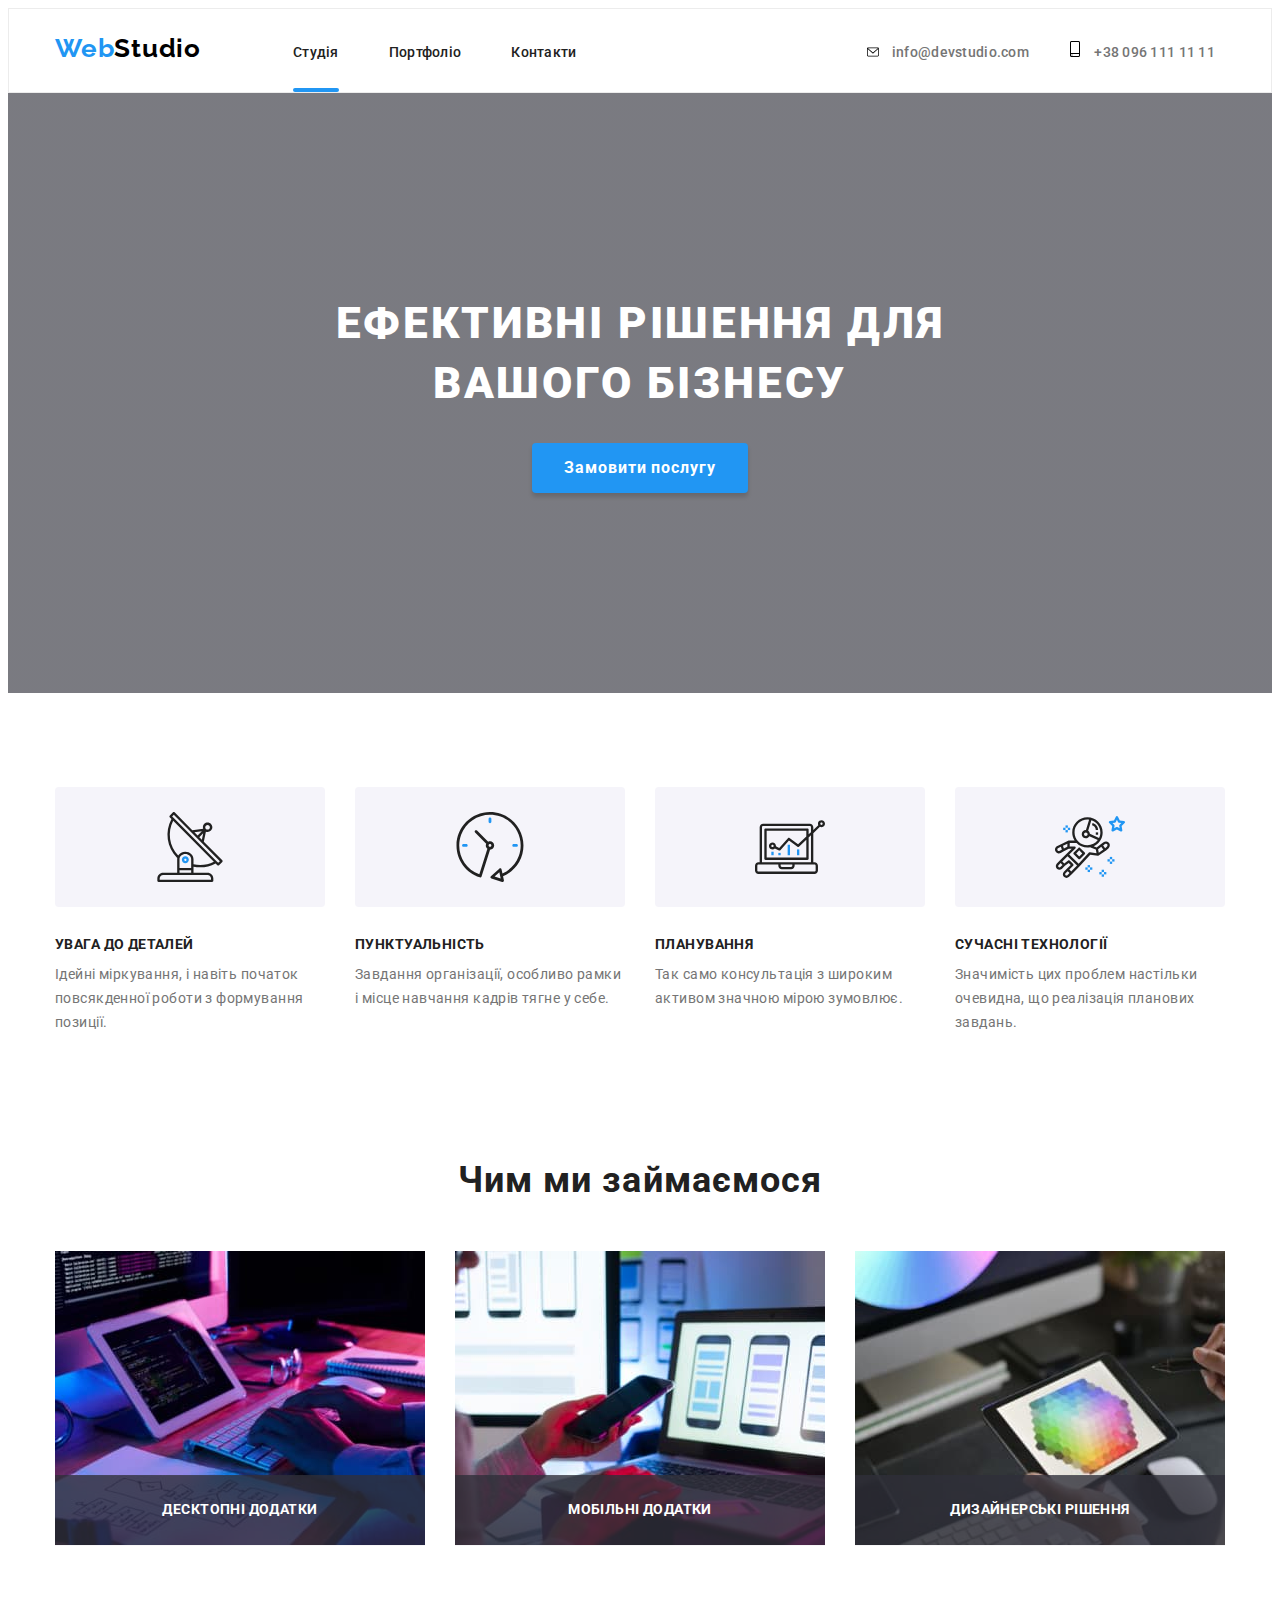
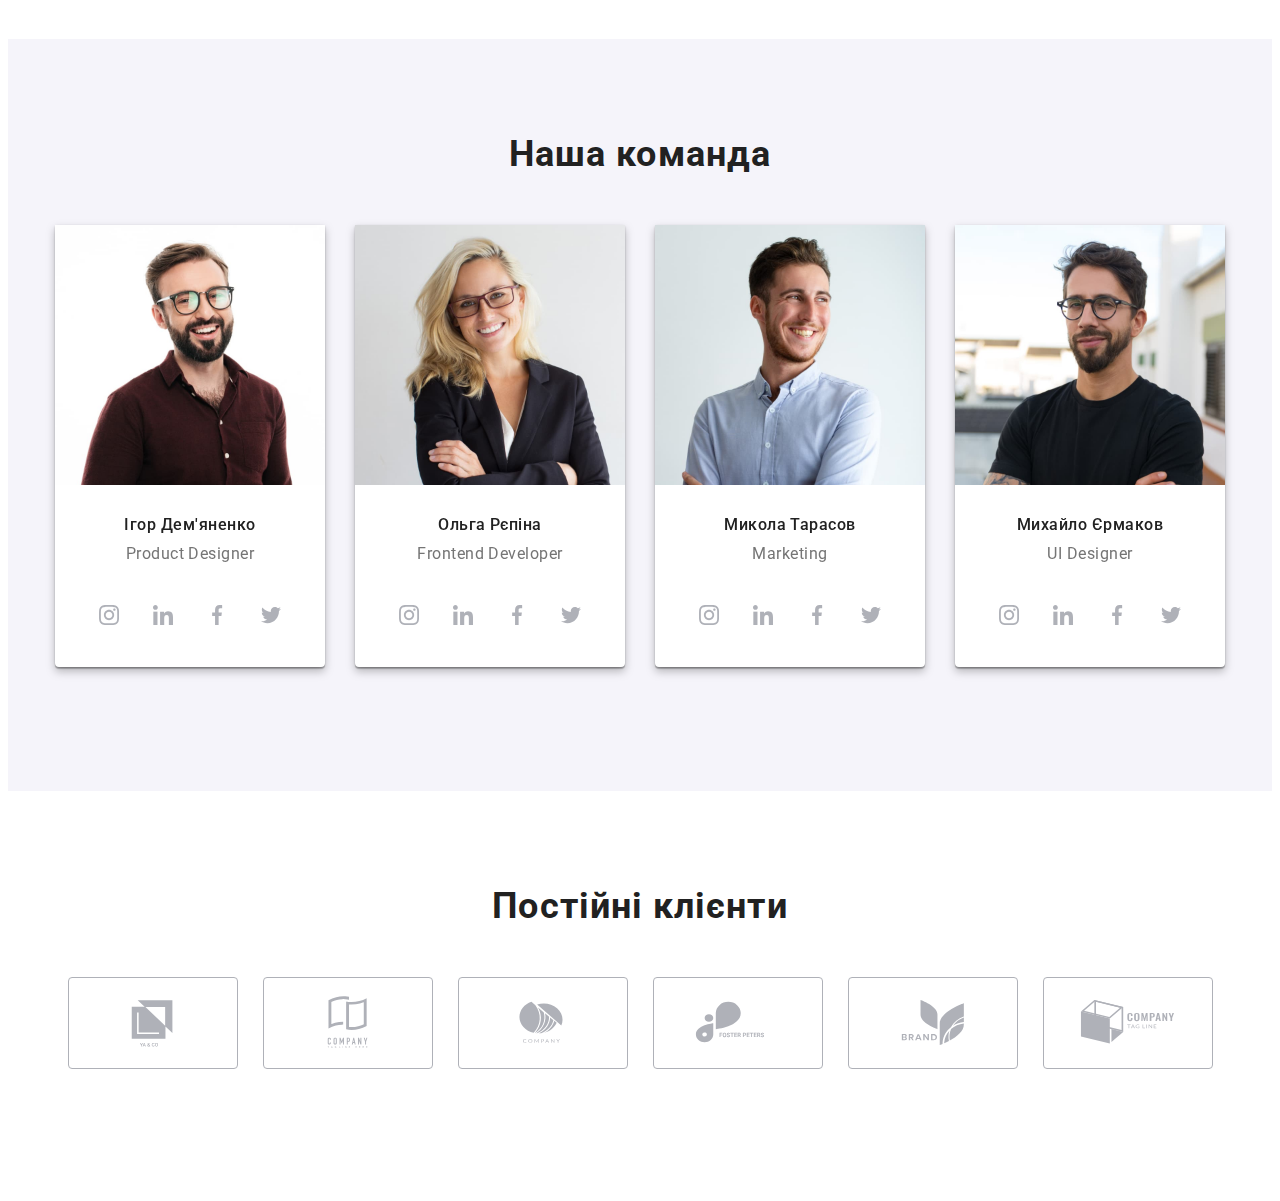
==== index.html @ 63818029 "add header menu" ====
<!DOCTYPE html>
<html lang="uk">

<head>
    <meta charset="UTF-8">
    <meta http-equiv="X-UA-Compatible" content="IE=edge">
    <meta name="viewport" content="width=device-width, initial-scale=1.0">
    <link rel="preconnect" href="https://fonts.googleapis.com">
    <link rel="preconnect" href="https://fonts.gstatic.com" crossorigin>
    <link
        href="https://fonts.googleapis.com/css2?family=Raleway:wght@700&family=Roboto:wght@400;500;700;900&display=swap"
        rel="stylesheet">
    <link rel="stylesheet" href="https://cdnjs.cloudflare.com/ajax/libs/modern-normalize/1.1.0/modern-normalize.min.css"
        integrity="sha512-wpPYUAdjBVSE4KJnH1VR1HeZfpl1ub8YT/NKx4PuQ5NmX2tKuGu6U/JRp5y+Y8XG2tV+wKQpNHVUX03MfMFn9Q=="
        crossorigin="anonymous" referrerpolicy="no-referrer" />
    <title>Домашне завдання 07</title>
    <!-- <link rel="stylesheet" href="./css/style.css"> -->
    <link rel="stylesheet" href="./css/main.css">
</head>

<body>
    <!--Верхня лінія-->
    <header class="header">
        <div class="container">
            <a href="" target="_blank" rel="noopener noreferrer nofollow" class="header__logo logo link">Web<span
                    class="logo--black">Studio</span></a>
            <button type="button" class="menu-open">M</button>
            <nav>
                <ul class="header__nav list">
                    <li><a href="./index.html" rel="noopener noreferrer nofollow"
                            class="header__link link current">Студія</a></li>
                    <li><a href="./portfolio.html" rel="noopener noreferrer nofollow"
                            class="header__link link">Портфоліо</a>
                    </li>
                    <li><a href="" rel="noopener noreferrer nofollow" class="header__link link">Контакти</a>
                    </li>
                </ul>
            </nav>
            <ul class="header__auth-nav auth-nav list">
                <li class="auth-nav__items">
                    <a href="mailto:info@devstudio.com" target="_blank" rel="noopener noreferrer nofollow"
                        class="auth-nav__link link">
                        <svg class="auth-nav__icon icon">
                            <use href="./images/icons.svg#icon-envelope"></use>
                        </svg>
                        <span class="auth-nav__icon icon">info@devstudio.com</span>
                    </a>
                </li>
                <li class="auth-nav__items">
                    <a href="tel:+380961111111" target="_blank" rel="noopener noreferrer nofollow"
                        class="auth-nav__link link">
                        <svg class="auth-nav__icon auth-nav__icon--size icon">
                            <use href="./images/icons.svg#icon-smartphone"></use>
                        </svg>
                        <span class="auth-nav__icon icon">+38 096 111 11 11</span>
                    </a>
                </li>
            </ul>
        </div>
        <div class="mobile-menu">
            <button type="button" class="menu-close">X</button>
            <div class="mobile-container">
                <nav>
                    <ul class="mobile-menu__nav list">
                        <li><a href="./index.html" rel="noopener noreferrer nofollow"
                                class="mobile-menu__link link">Студія</a></li>
                        <li><a href="./portfolio.html" rel="noopener noreferrer nofollow"
                                class="mobile-menu__link link">Портфоліо</a>
                        </li>
                        <li><a href="" rel="noopener noreferrer nofollow" class="mobile-menu__link link">Контакти</a>
                        </li>
                    </ul>
                </nav>
                <ul class="mob-auth-nav list">
                    <li class="mob-auth-nav__items">
                        <a href="tel:+380961111111" target="_blank" rel="noopener noreferrer nofollow"
                            class="mob-auth-nav__tel link">+38 096 111 11 11</a>
                    </li>
                    <li class="mob-auth-nav__items">
                        <a href="mailto:info@devstudio.com" target="_blank" rel="noopener noreferrer nofollow"
                            class="mob-auth-nav__mail link">info@devstudio.com</a>
                    </li>

                </ul>
                <ul class="mob-soc-list list">
                    <li class="mob-soc-list__items"><a href="#" class="mob-soc-list__link link">
                            Instagram</a></li>
                    <li class="mob-soc-list__items"><a href="#" class="mob-soc-list__link link">
                            Twitter</a></li>
                    <li class="mob-soc-list__items"><a href="#" class="mob-soc-list__link link">
                            Facebook</a></li>
                    <li class="mob-soc-list__items"><a href="#" class="mob-soc-list__link link">
                            LinkedIn</a></li>
                </ul>               
            </div>
        </div>
    </header>

    <!--Шапка-->
    <main>
        <!--Hero-->
        <section class="hero">
            <div class="container">
                <h1 class="hero__title">Ефективні рішення для<br> вашого бізнесу</h1>
                <button type="button" class="hero__btn btn" data-modal-open>Замовити послугу</button>
            </div>
        </section>
        <!--Особливості-->
        <section class="property">
            <div class="container">
                <h2 class="property__title visually-hidden">Властивості</h2>
                <ul class="property__list list">
                    <li class="property__items property-icons1 icons-pozition">
                        <h3 class="property__pre-title">УВАГА ДО ДЕТАЛЕЙ</h3>
                        <p class="property__text">Ідейні міркування, і навіть початок повсякденної роботи з формування
                            позиції.</p>
                    </li>
                    <li class="property__items property-icons2 icons-pozition">
                        <h3 class="property__pre-title">ПУНКТУАЛЬНІСТЬ</h3>
                        <p class="property__text">Завдання організації, особливо рамки і місце навчання кадрів тягне у
                            себе.
                        </p>
                    </li>
                    <li class="property__items property-icons3 icons-pozition">
                        <h3 class="property__pre-title"> ПЛАНУВАННЯ</h3>
                        <p class="property__text">Так само консультація з широким активом значною мірою зумовлює. </p>
                    </li>
                    <li class="property__items property-icons4 icons-pozition">
                        <h3 class="property__pre-title">СУЧАСНІ ТЕХНОЛОГІЇ</h3>
                        <p class="property__text">Значимість цих проблем настільки очевидна, що реалізація планових
                            завдань.
                        </p>
                    </li>
                </ul>
            </div>
        </section>
        <!--Чим ми займаємося-->
        <section class="our-work">
            <div class="container">
                <h2 class="our-work__title title">Чим ми займаємося</h2>
                <ul class="our-work__list list">
                    <li class="our-work__items">
                        <div class="our-work__ites-wraper">
                            <img src="./images/img01.jpg" alt="Наша праця слайд 01" width="370" height="294">
                            <h3 class="our-work__items-label">Десктопні додатки</h3>
                        </div>
                    </li>
                    <li class="our-work__items">
                        <div class="our-work__ites-wraper">
                            <img src="./images/img02.jpg" alt="Наша праця слайд 01" width="370" height="294">
                            <h3 class="our-work__items-label">Мобільні додатки</h3>
                        </div>
                    </li>
                    <li class="our-work__items">
                        <div class="our-work__ites-wraper">
                            <img src="./images/img03.jpg" alt="Наша праця слайд 01" width="370" height="294">
                            <h3 class="our-work__items-label">Дизайнерські рішення</h3>
                        </div>
                    </li>
                </ul>
            </div>
        </section>
        <!--Наша команда-->
        <section class="our-team">
            <div class="container">
                <h2 class="our-team__title  title">Наша команда</h2>
                <ul class="our-team__list list">
                    <li class="our-team__items">
                        <!-- <img src="./images/person01.jpg" alt="Співробітник 01" width="270" height="260"> -->
                        <picture>
                            <source srcset="./images/person01.jpg 1x, ./images/person01.jpg 2x"
                                media="(min-width:1200px)">
                            <source srcset="./images/person01_tab.jpg 1x, ./images/person01_tab-2x.jpg 2x"
                                media="(min-width:768px)">
                            <source srcset="./images/person01_mob.jpg 1x, ./images/person01_mob-2x.jpg 2x"
                                media="(min-width:480px)">
                            <img srcset="./images/person01.jpg 1x, ./images/person01.jpg 2x" src="./images/person01.jpg"
                                alt="Співробітник 01" width="270" height="260">
                        </picture>
                        <div class="descr">
                            <h3 class="our-team__subtitle">Ігор Дем'яненко</h3>
                            <p class="our-team__text">Product Designer</p>
                        </div>
                        <ul class="soc-list list">
                            <li class="soc-list__items"><a href="#"
                                    class="soc-list__link  soc-list__link--color link"><svg width="20" height="20"
                                        class="soc-list__icons">
                                        <use href="./images/icons.svg#icon-instagram"></use>
                                    </svg></a></li>
                            <li class="soc-list__items"><a href="#"
                                    class="soc-list__link  soc-list__link--color link"><svg width="20" height="20"
                                        class="soc-list__icons">
                                        <use href="./images/icons.svg#icon-linkedin"></use>
                                    </svg></a></li>
                            <li class="soc-list__items"><a href="#"
                                    class="soc-list__link  soc-list__link--color link"><svg width="20" height="20"
                                        class="soc-list__icons">
                                        <use href="./images/icons.svg#icon-facebook"></use>
                                    </svg></a></li>
                            <li class="soc-list__items"><a href="#"
                                    class="soc-list__link  soc-list__link--color link"><svg width="20" height="20"
                                        class="soc-list__icons">
                                        <use href="./images/icons.svg#icon-twitter"></use>
                                    </svg></a></li>
                        </ul>
                    </li>
                    <li class="our-team__items">
                        <picture>
                            <source srcset="./images/person02.jpg 1x, ./images/person02.jpg 2x"
                                media="(min-width:1200px)">
                            <source srcset="./images/person02_tab.jpg 1x, ./images/person02_tab-2x.jpg 2x"
                                media="(min-width:768px)">
                            <source srcset="./images/person02_mob.jpg 1x, ./images/person02_mob-2x.jpg 2x"
                                media="(min-width:480px)">
                            <img srcset="./images/person02.jpg 1x, ./images/person02.jpg 2x" src="./images/person02.jpg"
                                alt="Співробітник 02" width="270" height="260">
                        </picture>
                        <div class="descr">
                            <h3 class="our-team__subtitle">Ольга Рєпіна</h3>
                            <p class="our-team__text">Frontend Developer</p>
                        </div>
                        <ul class="soc-list list">
                            <li class="soc-list__items"><a href="#"
                                    class="soc-list__link  soc-list__link--color link"><svg width="20" height="20"
                                        class="soc-list__icons">
                                        <use href="./images/icons.svg#icon-instagram"></use>
                                    </svg></a></li>
                            <li class="soc-list__items"><a href="#"
                                    class="soc-list__link  soc-list__link--color link"><svg width="20" height="20"
                                        class="soc-list__icons">
                                        <use href="./images/icons.svg#icon-linkedin"></use>
                                    </svg></a></li>
                            <li class="soc-list__items"><a href="#"
                                    class="soc-list__link  soc-list__link--color link"><svg width="20" height="20"
                                        class="soc-list__icons">
                                        <use href="./images/icons.svg#icon-facebook"></use>
                                    </svg></a></li>
                            <li class="soc-list__items"><a href="#"
                                    class="soc-list__link  soc-list__link--color link"><svg width="20" height="20"
                                        class="soc-list__icons">
                                        <use href="./images/icons.svg#icon-twitter"></use>
                                    </svg></a></li>
                        </ul>
                    </li>
                    <li class="our-team__items">
                        <picture>
                            <source srcset="./images/person03.jpg 1x, ./images/person03.jpg 2x"
                                media="(min-width:1200px)">
                            <source srcset="./images/person03_tab.jpg 1x, ./images/person013tab-2x.jpg 2x"
                                media="(min-width:768px)">
                            <source srcset="./images/person03_mob.jpg 1x, ./images/person03_mob-2x.jpg 2x"
                                media="(min-width:480px)">
                            <img srcset="./images/person013jpg 1x, ./images/person03.jpg 2x" src="./images/person03.jpg"
                                alt="Співробітник 03" width="270" height="260">
                        </picture>
                        <div class="descr">
                            <h3 class="our-team__subtitle">Микола Тарасов</h3>
                            <p class="our-team__text">Marketing</p>
                        </div>
                        <ul class="soc-list list">
                            <li class="soc-list__items"><a href="#"
                                    class="soc-list__link  soc-list__link--color link"><svg width="20" height="20"
                                        class="soc-list__icons">
                                        <use href="./images/icons.svg#icon-instagram"></use>
                                    </svg></a></li>
                            <li class="soc-list__items"><a href="#"
                                    class="soc-list__link  soc-list__link--color link"><svg width="20" height="20"
                                        class="soc-list__icons">
                                        <use href="./images/icons.svg#icon-linkedin"></use>
                                    </svg></a></li>
                            <li class="soc-list__items"><a href="#"
                                    class="soc-list__link  soc-list__link--color link"><svg width="20" height="20"
                                        class="soc-list__icons">
                                        <use href="./images/icons.svg#icon-facebook"></use>
                                    </svg></a></li>
                            <li class="soc-list__items"><a href="#"
                                    class="soc-list__link  soc-list__link--color link"><svg width="20" height="20"
                                        class="soc-list__icons">
                                        <use href="./images/icons.svg#icon-twitter"></use>
                                    </svg></a></li>
                        </ul>
                    </li>
                    <li class="our-team__items">
                        <picture>
                            <source srcset="./images/person04.jpg 1x, ./images/person04.jpg 2x"
                                media="(min-width:1200px)">
                            <source srcset="./images/person04_tab.jpg 1x, ./images/person04_tab-2x.jpg 2x"
                                media="(min-width:768px)">
                            <source srcset="./images/person04_mob.jpg 1x, ./images/person04_mob-2x.jpg 2x"
                                media="(min-width:480px)">
                            <img srcset="./images/person04.jpg 1x, ./images/person04.jpg 2x" src="./images/person04.jpg"
                                alt="Співробітник 04" width="270" height="260">
                        </picture>
                        <div class="descr">
                            <h3 class="our-team__subtitle">Михайло Єрмаков</h3>
                            <p class="our-team__text">UI Designer</p>
                        </div>
                        <ul class="soc-list list">
                            <li class="soc-list__items"><a href="#"
                                    class="soc-list__link  soc-list__link--color link"><svg width="20" height="20"
                                        class="soc-list__icons">
                                        <use href="./images/icons.svg#icon-instagram"></use>
                                    </svg></a></li>
                            <li class="soc-list__items"><a href="#"
                                    class="soc-list__link  soc-list__link--color link"><svg width="20" height="20"
                                        class="soc-list__icons">
                                        <use href="./images/icons.svg#icon-linkedin"></use>
                                    </svg></a></li>
                            <li class="soc-list__items"><a href="#"
                                    class="soc-list__link  soc-list__link--color link"><svg width="20" height="20"
                                        class="soc-list__icons">
                                        <use href="./images/icons.svg#icon-facebook"></use>
                                    </svg></a></li>
                            <li class="soc-list__items"><a href="#"
                                    class="soc-list__link  soc-list__link--color link"><svg width="20" height="20"
                                        class="soc-list__icons">
                                        <use href="./images/icons.svg#icon-twitter"></use>
                                    </svg></a></li>
                        </ul>
                    </li>
                </ul>
            </div>
        </section>
        <!-- Постійні клієнти -->
        <section class="customer">
            <div class="container">
                <h2 class="customer__title title">Постійні клієнти</h2>
                <ul class="customer__list list">
                    <li class="customer__items">
                        <a href="#" class="customer__link link">
                            <svg class="customer__icons icon">
                                <use href="./images/icons.svg#icon-Logo1"></use>
                            </svg>
                        </a>
                    </li>
                    <li class="customer__items">
                        <a href="#" class="customer__link link">
                            <svg class="customer__icons icon">
                                <use href="./images/icons.svg#icon-Logo2"></use>
                            </svg>
                        </a>
                    </li>
                    <li class="customer__items">
                        <a href="#" class="customer__link link">
                            <svg class="customer__icons icon">
                                <use href="./images/icons.svg#icon-Logo3"></use>
                            </svg>
                        </a>
                    </li>
                    <li class="customer__items">
                        <a href="#" class="customer__link link">
                            <svg class="customer__icons icon">
                                <use href="./images/icons.svg#icon-Logo4"></use>
                            </svg>
                        </a>
                    </li>
                    <li class="customer__items">
                        <a href="#" class="customer__link link">
                            <svg class="customer__icons icon">
                                <use href="./images/icons.svg#icon-Logo5"></use>
                            </svg>
                        </a>
                    </li>
                    <li class="customer__items">
                        <a href="#" class="customer__link link">
                            <svg class="customer__icons icon">
                                <use href="./images/icons.svg#icon-Logo6"></use>
                            </svg>
                        </a>
                    </li>
                </ul>
            </div>
        </section>
    </main>
    <!--Підвал-->
    <!-- <footer class="footer">
        <div class="container">
            <div class="footer__list-items item1">
                <a href="" target="_blank" rel="noopener noreferrer nofollow" class="footer__logo logo link">Web<span
                        class="logo--white">Studio</span></a>
                <address class="footer__address">
                    <ul class="address list">
                        <li class="address__items"><a href="https://goo.gl/maps/jgDKuxCp8KNMwroH9" target="_blank"
                                rel="noopener noreferrer nofollow"
                                class="address__method address__method--white link">м. Київ, пр-т
                                Лесі
                                Українки, 26</a></li>
                        <li class="address__items"><a href="mailto:info@devstudio.com" target="_blank"
                                rel="noopener noreferrer nofollow" class="address__method link">info@devstudio.com</a>
                        </li>
                        <li class="address__items"><a href="tel:+380961111111" target="_blank"
                                rel="noopener noreferrer nofollow" class="address__method link">+38
                                096 111 11 11</a></li>
                    </ul>
                </address>
            </div>
            <div class="footer__list-items item2">
                <h2 class="footer__title title">приєднуйтесь</h2>
                <ul class="soc-list list">
                    <li class="soc-list__items"><a href="#" class="soc-list__link link"><svg width="20" height="20"
                                class="soc-list__icons">
                                <use href="./images/icons.svg#icon-instagram"></use>
                            </svg></a></li>
                    <li class="soc-list__items"><a href="#" class="soc-list__link link"><svg width="20" height="20"
                                class="soc-list__icons">
                                <use href="./images/icons.svg#icon-linkedin"></use>
                            </svg></a></li>
                    <li class="soc-list__items"><a href="#" class="soc-list__link link"><svg width="20" height="20"
                                class="soc-list__icons">
                                <use href="./images/icons.svg#icon-facebook"></use>
                            </svg></a></li>
                    <li class="soc-list__items"><a href="#" class="soc-list__link link"><svg width="20" height="20"
                                class="soc-list__icons">
                                <use href="./images/icons.svg#icon-twitter"></use>
                            </svg></a></li>
                </ul>
            </div>
            <div class="footer-list-items item3">
                <h2 class="footer__title title">Підпишіться на розсилку</h2>
                <div class="footer-mail-list">
                    <input type="mail" name="mailto" id="mailto" class="footer-mail-input" placeholder="E-mail">
                    <div class="wraper-btn">
                        <button type="submit" class="footer-mail-btn btn">Підписатися</button>
                        <svg width="24" height="24" class="footer-mail-icons">
                            <use href="./images/icons.svg#icon-send"></use>
                        </svg>
                    </div>
                </div>
            </div>
        </div>
    </footer> -->
    <!-- <div class="backdrop is-hidden" data-modal>
        <div class="modal">
            <button type="button" class="modal__close btn-close" data-modal-close>
                <svg width="18" height="18" class="btn-close__icons">
                    <use href="./images/icons.svg#icon-close"></use>
                </svg>
            </button>
            <h2 class="modal__title title">Залиште свої дані, ми вам передзвонимо</h2>
            <form class="modal__form js-speaker-form">

                <ul class="modal__form-list list">
                    <li class="modal__form-field">
                        <label for="Name" class="modal__form-label">Ім'я</label>
                        <input type="text" name="name" required id="name" class="modal-form-input">
                        <svg width="18" height="18" class="modal__form-icons">
                            <use href="./images/icons.svg#icon-modal-person"></use>
                        </svg>
                    </li>
                    <li class="modal__form-field">
                        <label for="tel" class="modal__form-label">Телефон</label>
                        <input type="tel" name="tel" id="tel" class="modal-form-input">
                        <svg width="18" height="18" class="modal__form-icons">
                            <use href="./images/icons.svg#icon-modal-phone"></use>
                        </svg>
                    </li>
                    <li class="modal__form-field">
                        <label for="mail" class="modal__form-label">Пошта</label>
                        <input type="mail" name="mail" id="mail" class="modal-form-input">
                        <svg width="18" height="18" class="modal__form-icons">
                            <use href="./images/icons.svg#icon-modal-email"></use>
                        </svg>
                    </li>
                    <li class="modal__form-field">
                        <label for="comment" class="modal__form-label">Коментар</label>
                        <textarea name="comment" id="comment" placeholder="Введіть текст" class="textarea"></textarea>
                    </li>
                </ul>
                <div class="form-checkbox">
                    <label class="form-checkbox__label">
                        <input class="checkbox visually-hidden" type="checkbox" name="policy">
                        Погоджуюся з розсилкою та приймаю
                        <span class="form-checkbox__square"></span>
                        <a href="#" class="form-checkbox__link link">Умови договору</a>
                    </label>

                </div>
                <div class="btn-submit">
                    <button type="submit" class="btn-submit__btn btn">Відправити</button>
                </div>
            </form>
        </div>
    </div> -->
    <script src="./js/modal.js"></script>
    <script src="./js/speaker.js"></script>
    <script src="./js/menu.js"></script>
</body>

</html>
---- css/main.css ----
@charset "UTF-8";
:root {
  /* основний колір тексту */
  --primary_text-color: #757575;
  /* колір тексту заголовків */
  --title-text-color: #212121;
  /* основний білий колір*/
  --primary-white-color: #ffffff;
  /* вторичний чорний колір*/
  --secondary-black-color: #000000;
  /* вторичний чорний колір*/
  --secondary-white-color-opacity: rgba(255, 255, 255, 0.6);
  /* колір акценту*/
  --accent_color: #2196f3;
  /* колір фону */
  --primari-bg-color: #f5f5f5;
  --secondary-grey-bg-color: #afb1b8;
  /* колір фону */
  --primari-black-bg-color: #2f303a;
  /* вторичний білий колір фону */
  --secondary-bg-color: #f5f4fa;
  --main-font: "Roboto", sans-serif;
  --secondary-font: "Raleway", sans-serif;
  --size-mobile: 480px;
  --size-tablets: 768px;
  --size-pc: 1200px;
}

html {
  -webkit-box-sizing: border-box;
          box-sizing: border-box;
}

*,
*::after,
*::before {
  -webkit-box-sizing: inherit;
          box-sizing: inherit;
}

p,
h1,
h2,
h3,
h4,
h5,
h6 {
  margin: 0px;
}

ul,
ol {
  margin: 0px;
  padding-left: 0px;
}

button {
  cursor: pointer;
}

img {
  display: block;
}

body {
  font-family: var(--main-font);
}

textarea {
  resize: none;
}

.link {
  text-decoration: none;
}

.list {
  list-style: none;
}

.btn {
  font-family: inherit;
  border-radius: 4px;
  border: 0;
}

img {
  width: 100%;
  height: auto;
}

.logo {
  display: block;
  font-family: var(--secondary-font);
  font-weight: 700;
  font-size: 26px;
  line-height: 1.19;
  letter-spacing: 0.03em;
  color: var(--accent_color);
}
.logo--black {
  color: var(--secondary-black-color);
}
.logo--white {
  color: var(--primary-white-color);
}

.container {
  width: 100%;
  padding-left: 15px;
  padding-right: 15px;
  margin: 0 auto;
}
@media (min-width: 480px) {
  .container {
    width: 480px;
  }
}
@media (min-width: 768px) {
  .container {
    width: 768px;
  }
}
@media (min-width: 1200px) {
  .container {
    width: 1200px;
  }
}

.current {
  color: var(--accent_color);
  fill: var(--accent_color);
}
.current::after {
  content: "";
  margin-top: 27px;
  display: block;
  width: 100%;
  height: 4px;
  border-radius: 2px;
  background-color: var(--accent_color);
}

.soc-list {
  display: -webkit-box;
  display: -ms-flexbox;
  display: flex;
  -webkit-box-pack: center;
      -ms-flex-pack: center;
          justify-content: center;
}

.soc-list__items {
  width: 44px;
  height: 44px;
}
.soc-list__items:not(:last-child) {
  margin-right: 10px;
}

.soc-list__link {
  display: -webkit-box;
  display: -ms-flexbox;
  display: flex;
  width: 100%;
  height: 100%;
  border-radius: 50%;
  -webkit-box-pack: center;
      -ms-flex-pack: center;
          justify-content: center;
  -webkit-box-align: center;
      -ms-flex-align: center;
          align-items: center;
  color: var(--primary-white-color);
  background-color: rgba(255, 255, 255, 0.1);
  -webkit-transition-property: color, background-color;
  transition-property: color, background-color;
  -webkit-transition-duration: 250ms;
          transition-duration: 250ms;
  -webkit-transition-timing-function: linear;
          transition-timing-function: linear;
  -webkit-transition-delay: 0;
          transition-delay: 0;
}
.soc-list__link:hover, .soc-list__link:focus {
  background-color: var(--accent_color);
  color: var(--primary-white-color);
}

.soc-list__link--color {
  color: var(--primary_text-color);
  background-color: var(--primary-white-color);
}
.soc-list__link--color:hover, .soc-list__link--color:focus {
  background-color: var(--accent_color);
  color: var(--primary-white-color);
}

.soc-list__icons {
  fill: currentColor;
}

.visually-hidden {
  position: absolute;
  width: 1px;
  height: 1px;
  margin: -1px;
  border: 0;
  padding: 0;
  white-space: nowrap;
  overflow: hidden;
}

.is-hidden {
  opacity: 0;
  visibility: hidden;
  pointer-events: none;
}

.property__items.property-icons4::before, .property__items.property-icons3::before, .property__items.property-icons2::before, .property__items.property-icons1::before {
  background-repeat: no-repeat;
  background-position: center;
}

.title {
  font-weight: 700;
  font-size: 36px;
  line-height: 1.17;
  text-align: center;
  letter-spacing: 0.03em;
  color: var(--title-text-color);
}

/* ------HEADER-------- */
.header {
  background: var(--primary-white-color);
  border: 1px solid #ececec;
}

header .container {
  display: -webkit-box;
  display: -ms-flexbox;
  display: flex;
  -webkit-box-align: baseline;
      -ms-flex-align: baseline;
          align-items: baseline;
  -webkit-box-pack: justify;
      -ms-flex-pack: justify;
          justify-content: space-between;
}

.header__logo {
  margin-right: 92px;
  padding: 24px 0;
}

.header__nav {
  display: none;
}
.header__nav li {
  margin-right: 50px;
}
.header__nav li:last-child {
  margin-right: 0;
}
@media (min-width: 768px) {
  .header__nav {
    display: -webkit-box;
    display: -ms-flexbox;
    display: flex;
  }
}
.header__auth-nav {
  font-weight: 500;
  font-size: 14px;
  line-height: 1.14;
  letter-spacing: 0.02em;
  display: none;
  margin-left: auto;
  display: none;
}
@media (min-width: 768px) {
  .header__auth-nav {
    display: -webkit-box;
    display: -ms-flexbox;
    display: flex;
  }
}
.auth-nav__icon {
  margin-right: 10px;
  height: 10px;
  width: 12px;
}
.auth-nav__icon--size {
  height: 16px;
  width: 12px;
}

.header__link {
  font-weight: 500;
  font-size: 14px;
  line-height: 1.14;
  letter-spacing: 0.02em;
  color: var(--title-text-color);
  -webkit-transition-property: color;
  transition-property: color;
  -webkit-transition-duration: 250ms;
          transition-duration: 250ms;
  -webkit-transition-timing-function: linear;
          transition-timing-function: linear;
  -webkit-transition-delay: 0;
          transition-delay: 0;
}
.header__link:hover, .header__link:focus {
  color: var(--accent_color);
}

.auth-nav__items:not(:last-child) {
  margin-right: 30px;
}

.auth-nav__link {
  color: var(--primary_text-color);
  -webkit-transition-property: color, fill;
  transition-property: color, fill;
  -webkit-transition-duration: 250ms;
          transition-duration: 250ms;
  -webkit-transition-timing-function: linear;
          transition-timing-function: linear;
  -webkit-transition-delay: 0;
          transition-delay: 0;
}
.auth-nav__link:hover, .auth-nav__link:focus {
  color: var(--accent_color);
  fill: var(--accent_color);
}

.auth-nav {
  -webkit-box-align: baseline;
      -ms-flex-align: baseline;
          align-items: baseline;
}

.header-auth-items svg,
.header-auth-items span {
  -webkit-transition-property: color, fill;
  transition-property: color, fill;
  -webkit-transition-duration: 250ms;
          transition-duration: 250ms;
  -webkit-transition-timing-function: linear;
          transition-timing-function: linear;
  -webkit-transition-delay: 0;
          transition-delay: 0;
}
.header-auth-items svg:hover svg, .header-auth-items svg:focus span,
.header-auth-items span:hover svg,
.header-auth-items span:focus span {
  color: var(--accent_color);
  fill: var(--accent_color);
}

.menu-open {
  margin-left: auto;
}
@media (min-width: 768px) {
  .menu-open {
    display: none;
  }
}
.mobile-menu {
  position: fixed;
  width: 100vw;
  height: 100vh;
  background-color: #ffffff;
  top: 0px;
  left: 0px;
  right: 0px;
  -webkit-transition: left 300ms, visibility 300ms;
  transition: left 300ms, visibility 300ms;
}
.mobile-menu .mobile-container {
  display: -webkit-box;
  display: -ms-flexbox;
  display: flex;
  -webkit-box-orient: vertical;
  -webkit-box-direction: normal;
      -ms-flex-direction: column;
          flex-direction: column;
  -webkit-box-pack: justify;
      -ms-flex-pack: justify;
          justify-content: space-between;
  padding: 48px 0px 48px 40px;
  height: 100%;
}
.mobile-menu .is-hidden {
  left: -100px;
  right: auto;
}
@media (min-width: 768px) {
  .mobile-menu {
    display: none;
  }
}

.menu-close {
  position: absolute;
  right: 15px;
  top: 10px;
  display: block;
  margin-left: auto;
  margin-right: 0;
}

.mobile-menu__nav {
  display: -webkit-box;
  display: -ms-flexbox;
  display: flex;
  -webkit-box-orient: vertical;
  -webkit-box-direction: normal;
      -ms-flex-direction: column;
          flex-direction: column;
  gap: 32px;
}

.mobile-menu__link {
  font-size: 40px;
  font-weight: 500;
  line-height: 1.175;
  letter-spacing: 0.02em;
  color: var(--title-text-color);
  -webkit-transition-property: color;
  transition-property: color;
  -webkit-transition-duration: 250ms;
          transition-duration: 250ms;
  -webkit-transition-timing-function: linear;
          transition-timing-function: linear;
  -webkit-transition-delay: 0;
          transition-delay: 0;
}
.mobile-menu__link:hover, .mobile-menu__link:focus {
  color: var(--accent_color);
}

.mob-auth-nav {
  display: -webkit-box;
  display: -ms-flexbox;
  display: flex;
  -webkit-box-orient: vertical;
  -webkit-box-direction: normal;
      -ms-flex-direction: column;
          flex-direction: column;
  gap: 32px;
}

.mob-auth-nav__tel,
.mob-auth-nav__mail {
  font-size: 34px;
  font-weight: 500;
  line-height: 1.1764705882;
  letter-spacing: 0.02em;
  color: var(--primary_text-color);
  -webkit-transition-property: color, fill;
  transition-property: color, fill;
  -webkit-transition-duration: 250ms;
          transition-duration: 250ms;
  -webkit-transition-timing-function: linear;
          transition-timing-function: linear;
  -webkit-transition-delay: 0;
          transition-delay: 0;
}
.mob-auth-nav__tel:hover, .mob-auth-nav__tel:focus,
.mob-auth-nav__mail:hover,
.mob-auth-nav__mail:focus {
  color: var(--accent_color);
  fill: var(--accent_color);
}

.mob-auth-nav__mail {
  font-size: 24px;
  font-weight: 500;
  line-height: 1.1666666667;
  letter-spacing: 0.02em;
}

.mob-soc-list {
  display: -webkit-box;
  display: -ms-flexbox;
  display: flex;
  -webkit-box-pack: left;
      -ms-flex-pack: left;
          justify-content: left;
}

.mob-soc-list__items {
  padding: 0px 10px 0px 10px;
  border-right: 1px solid rgba(33, 33, 33, 0.2);
}
.mob-soc-list__items:first-child {
  padding: 0px 10px 0px 0px;
}
.mob-soc-list__items:last-child {
  border-right: none;
}

.mob-soc-list__link {
  font-size: 18px;
  font-weight: 500;
  line-height: 1.2222222222;
  letter-spacing: 0.02em;
  color: var(--accent_color);
  background-color: rgba(255, 255, 255, 0.1);
  -webkit-transition-property: color, background-color;
  transition-property: color, background-color;
  -webkit-transition-duration: 250ms;
          transition-duration: 250ms;
  -webkit-transition-timing-function: linear;
          transition-timing-function: linear;
  -webkit-transition-delay: 0;
          transition-delay: 0;
}
.mob-soc-list__link:hover, .mob-soc-list__link:focus {
  color: var(--primary_text-color);
}

/* ------ HERO -------- */
.hero {
  max-width: 1600px;
  background-image: linear-gradient(45deg, rgba(47, 48, 58, 0.4), rgba(47, 48, 58, 0.4)), url("../images/hero_bg_mob.jpg");
  background-repeat: no-repeat;
  background-size: cover;
  background-position: center;
  background-color: rgba(47, 48, 58, 0.4);
  padding-top: 118px;
  padding-bottom: 118px;
}
@media (min-device-pixel-ratio: 2), (-webkit-min-device-pixel-ratio: 2), (min-resolution: 192dpi), (min-resolution: 2dppx) {
  .hero {
    background-image: linear-gradient(45deg, rgba(47, 48, 58, 0.4), rgba(47, 48, 58, 0.4)), url("../images/hero_bg_mob-2x.jpg");
  }
}
@media (min-width: 768px) {
  .hero {
    background-image: linear-gradient(45deg, rgba(47, 48, 58, 0.4), rgba(47, 48, 58, 0.4)), url("../images/hero_bg_tab.jpg");
  }
}
@media (min-width: 768px) and (min-device-pixel-ratio: 2), (min-width: 768px) and (-webkit-min-device-pixel-ratio: 2), (min-width: 768px) and (min-resolution: 192dpi), (min-width: 768px) and (min-resolution: 2dppx) {
  .hero {
    background-image: linear-gradient(45deg, rgba(47, 48, 58, 0.4), rgba(47, 48, 58, 0.4)), url("../images/hero_bg_tab-2x.jpg");
  }
}
@media (min-width: 1200px) {
  .hero {
    padding-top: 200px;
    padding-bottom: 200px;
    background-image: linear-gradient(45deg, rgba(47, 48, 58, 0.4), rgba(47, 48, 58, 0.4)), url("../images/hero_bg.jpg");
  }
}
@media (min-width: 1200px) and (min-device-pixel-ratio: 2), (min-width: 1200px) and (-webkit-min-device-pixel-ratio: 2), (min-width: 1200px) and (min-resolution: 192dpi), (min-width: 1200px) and (min-resolution: 2dppx) {
  .hero {
    background-image: linear-gradient(45deg, rgba(47, 48, 58, 0.4), rgba(47, 48, 58, 0.4)), url("../images/hero_bg-2x.jpg");
  }
}

.hero__title {
  font-size: 26px;
  font-weight: 900;
  line-height: 1.6153846154;
  letter-spacing: 0.06em;
  text-align: center;
  text-transform: uppercase;
  color: var(--primary-white-color);
  margin-bottom: 30px;
}
@media (min-width: 1200px) {
  .hero__title {
    font-size: 44px;
    font-weight: 900;
    line-height: 1.3636363636;
    letter-spacing: 0.06em;
  }
}

.hero__btn {
  width: 216px;
  height: 50px;
  left: 692px;
  top: 430px;
  font-weight: 700;
  font-size: 16px;
  line-height: 1.88;
  letter-spacing: 0.06em;
  color: var(--primary-white-color);
  background: var(--accent_color);
  border: 0;
  -webkit-box-shadow: 0px 4px 4px rgba(0, 0, 0, 0.15);
          box-shadow: 0px 4px 4px rgba(0, 0, 0, 0.15);
  margin: 0 auto;
  display: block;
  -webkit-transition-property: background-color;
  transition-property: background-color;
  -webkit-transition-duration: 250ms;
          transition-duration: 250ms;
  -webkit-transition-timing-function: linear;
          transition-timing-function: linear;
  -webkit-transition-delay: 0;
          transition-delay: 0;
}
.hero__btn:hover, .hero__btn:focus {
  background: #188ce8;
}

/* ------ PROPERTY -------- */
.property {
  padding: 94px 0;
}

.container .property__list {
  display: -webkit-box;
  display: -ms-flexbox;
  display: flex;
  -ms-flex-wrap: wrap;
      flex-wrap: wrap;
}

.property__items {
  width: 100%;
  margin-bottom: 30px;
}
.property__items::before {
  display: block;
  content: "";
  height: 120px;
  background: var(--secondary-bg-color);
  margin-bottom: 30px;
  border-radius: 4px;
}
.property__items.property-icons1::before {
  background-image: url("../images/antenna.svg");
}
.property__items.property-icons2::before {
  background-image: url("../images/clock.svg");
}
.property__items.property-icons3::before {
  background-image: url("../images/diagram.svg");
}
.property__items.property-icons4::before {
  background-image: url("../images/astronaut.svg");
}
@media (min-width: 480px) {
  .property__items {
    width: 480px;
  }
}
@media (min-width: 768px) {
  .property__items {
    -ms-flex-preferred-size: calc((100% - 60px) / 2);
        flex-basis: calc((100% - 60px) / 2);
    margin-right: 30px;
  }
  .property__items:nth-child(2n) {
    margin-right: 0;
  }
}
@media (min-width: 1200px) {
  .property__items {
    -ms-flex-preferred-size: calc((100% - 90px) / 4);
        flex-basis: calc((100% - 90px) / 4);
  }
  .property__items:nth-child(n) {
    margin-right: 30px;
  }
  .property__items:last-child {
    margin-right: 0px;
  }
}

.property__pre-title {
  font-size: 14px;
  line-height: 1.14;
  letter-spacing: 0.03em;
  text-transform: uppercase;
  color: var(--title-text-color);
  margin-bottom: 10px;
}

.property__text {
  font-size: 14px;
  line-height: 1.71;
  letter-spacing: 0.03em;
  color: var(--primary_text-color);
}

/* ------OUR WORK-------- */
.our-work {
  padding-bottom: 94px;
  display: none;
}
@media (min-width: 1200px) {
  .our-work {
    display: block;
  }
}

.our-work__title {
  margin-bottom: 50px;
}

.our-work .our-work__list {
  display: -webkit-box;
  display: -ms-flexbox;
  display: flex;
  gap: 30px;
}

.our-work__ites-wraper {
  position: relative;
}

.our-work__items-label {
  position: absolute;
  font-weight: 700;
  font-size: 14px;
  line-height: 1.14;
  letter-spacing: 0.03em;
  text-transform: uppercase;
  color: var(--primary-white-color);
  padding: 27px;
  display: -webkit-box;
  display: -ms-flexbox;
  display: flex;
  -webkit-box-align: center;
      -ms-flex-align: center;
          align-items: center;
  -webkit-box-pack: center;
      -ms-flex-pack: center;
          justify-content: center;
  width: 100%;
  background: rgba(47, 48, 58, 0.8);
  top: 100%;
  -webkit-transform: translateY(-100%);
          transform: translateY(-100%);
}

/* ------OUR TEAM-------- */
.our-team {
  background: var(--secondary-bg-color);
  padding: 94px 0;
}

.our-team__title {
  margin-bottom: 50px;
}

.our-team .our-team__list {
  display: -webkit-box;
  display: -ms-flexbox;
  display: flex;
  -ms-flex-wrap: wrap;
      flex-wrap: wrap;
}

.our-team__items {
  background: var(--primary-white-color);
  -webkit-filter: drop-shadow(0px 4px 4px rgba(0, 0, 0, 0.25));
          filter: drop-shadow(0px 4px 4px rgba(0, 0, 0, 0.25));
  -webkit-box-shadow: 0px 2px 1px 0px rgba(0, 0, 0, 0.2), 0px 1px 1px 0px rgba(0, 0, 0, 0.1411764706), 0px 1px 3px 0px rgba(0, 0, 0, 0.1215686275);
          box-shadow: 0px 2px 1px 0px rgba(0, 0, 0, 0.2), 0px 1px 1px 0px rgba(0, 0, 0, 0.1411764706), 0px 1px 3px 0px rgba(0, 0, 0, 0.1215686275);
  border-radius: 0px 0px 4px 4px;
  padding-bottom: 30px;
  margin-bottom: 30px;
}
@media (min-width: 480px) {
  .our-team__items {
    width: 480px;
  }
}
@media (min-width: 768px) {
  .our-team__items {
    -ms-flex-preferred-size: calc((100% - 30px) / 2);
        flex-basis: calc((100% - 30px) / 2);
    margin-right: 30px;
  }
  .our-team__items:nth-child(2n) {
    margin-right: 0;
  }
}
@media (min-width: 1200px) {
  .our-team__items {
    -ms-flex-preferred-size: calc((100% - 90px) / 4);
        flex-basis: calc((100% - 90px) / 4);
  }
  .our-team__items:nth-child(n) {
    margin-right: 30px;
  }
  .our-team__items:last-child {
    margin-right: 0px;
  }
}

.our-team__subtitle {
  font-weight: 500;
  font-size: 16px;
  line-height: 1.19;
  text-align: center;
  letter-spacing: 0.03em;
  color: var(--title-text-color);
  padding-bottom: 10px;
}

.our-team__text {
  font-size: 16px;
  line-height: 1.19;
  text-align: center;
  letter-spacing: 0.03em;
  color: var(--primary_text-color);
}

.soc-list descr {
  padding-top: 30px;
  padding-bottom: 30px;
}

.soc-list__icons {
  fill: var(--secondary-grey-bg-color);
}

.our-team__list {
  display: -webkit-box;
  display: -ms-flexbox;
  display: flex;
  -webkit-box-pack: center;
      -ms-flex-pack: center;
          justify-content: center;
}
.our-team__list .descr {
  padding-top: 30px;
  padding-bottom: 30px;
}

.our-team__soc-link .our-team__soc-icons {
  -webkit-transition-property: fill;
  transition-property: fill;
  -webkit-transition-duration: 250ms;
          transition-duration: 250ms;
  -webkit-transition-timing-function: linear;
          transition-timing-function: linear;
  -webkit-transition-delay: 0;
          transition-delay: 0;
}
.our-team__soc-link .our-team__soc-icons:hover .our-team-soc-icons, .our-team__soc-link .our-team__soc-icons:focus .our-team-soc-icons {
  fill: var(--primary-white-color);
}

/* ------ FOOTER -------- */
.footer {
  background: var(--primari-black-bg-color);
  padding-top: 60px;
  padding-bottom: 60px;
}

.footer__logo {
  display: block;
  margin-bottom: 20px;
}

.address__items {
  padding-bottom: 9px;
}
.address__items:last-child {
  padding-bottom: 0;
}

.address__method {
  font-size: 14px;
  line-height: 1.71;
  letter-spacing: 0.03em;
  color: var(--secondary-white-color-opacity);
  -webkit-transition-property: color;
  transition-property: color;
  -webkit-transition-duration: 250ms;
          transition-duration: 250ms;
  -webkit-transition-timing-function: linear;
          transition-timing-function: linear;
  -webkit-transition-delay: 0;
          transition-delay: 0;
}
.address__method:hover, .address__method:focus {
  color: var(--accent_color);
}
.address__method--white {
  color: var(--primary-white-color);
}

.address {
  font-style: normal;
}

.footer__title {
  display: inline-block;
  font-size: 14px;
  line-height: 16px;
  letter-spacing: 0.03em;
  text-transform: uppercase;
  color: var(--primary-white-color);
  margin-bottom: 20px;
  -webkit-box-pack: left;
      -ms-flex-pack: left;
          justify-content: left;
}

.footer__list-items.item1 {
  display: inline-block;
  height: 132px;
  width: 231px;
}

.footer .container {
  display: -webkit-box;
  display: -ms-flexbox;
  display: flex;
  -webkit-box-align: baseline;
      -ms-flex-align: baseline;
          align-items: baseline;
  -webkit-box-pack: justify;
      -ms-flex-pack: justify;
          justify-content: space-between;
}

.footer__list {
  display: block;
}

.footer-mail-input {
  width: 358px;
  height: 50px;
  border: 1px solid rgba(255, 255, 255, 0.3);
  -webkit-filter: drop-shadow(0px 4px 4px rgba(0, 0, 0, 0.15));
          filter: drop-shadow(0px 4px 4px rgba(0, 0, 0, 0.15));
  border-radius: 4px;
  background: none;
  padding: 16px;
  color: var(--primary-white-color);
}
.footer-mail-input::-webkit-input-placeholder {
  font-size: 16px;
  line-height: 1.25;
  color: var(--secondary-white-color-opacity);
}
.footer-mail-input::-moz-placeholder {
  font-size: 16px;
  line-height: 1.25;
  color: var(--secondary-white-color-opacity);
}
.footer-mail-input:-ms-input-placeholder {
  font-size: 16px;
  line-height: 1.25;
  color: var(--secondary-white-color-opacity);
}
.footer-mail-input::-ms-input-placeholder {
  font-size: 16px;
  line-height: 1.25;
  color: var(--secondary-white-color-opacity);
}
.footer-mail-input::placeholder {
  font-size: 16px;
  line-height: 1.25;
  color: var(--secondary-white-color-opacity);
}

.wraper-btn {
  display: -webkit-box;
  display: -ms-flexbox;
  display: flex;
  width: 200px;
  height: 50px;
  margin-left: 12px;
  background: var(--accent_color);
  -webkit-box-shadow: 0px 4px 4px rgba(0, 0, 0, 0.15);
          box-shadow: 0px 4px 4px rgba(0, 0, 0, 0.15);
  border-radius: 4px;
  gap: 10px;
  -webkit-box-pack: center;
      -ms-flex-pack: center;
          justify-content: center;
  -webkit-box-align: center;
      -ms-flex-align: center;
          align-items: center;
}

.footer-mail-btn {
  color: var(--primary-white-color);
  background: inherit;
  font-weight: 700;
  font-size: 16px;
  line-height: 1.8;
  letter-spacing: 0.06em;
}

.footer-mail-icons {
  fill: var(--primary-white-color);
}

.footer-mail-list {
  display: -webkit-box;
  display: -ms-flexbox;
  display: flex;
}

/* ------ FILTERS -------- */
.portfolio__items:not(:last-child) {
  margin-right: 8px;
}

.portfolio__btn {
  font-weight: 500;
  font-size: 16px;
  line-height: 1.62;
  text-align: center;
  letter-spacing: 0.03em;
  color: var(--title-text-color);
  background: var(--secondary-bg-color);
  padding: 6px 25px;
  -webkit-transition-property: color, background-color, -webkit-box-shadow;
  transition-property: color, background-color, -webkit-box-shadow;
  transition-property: color, background-color, box-shadow;
  transition-property: color, background-color, box-shadow, -webkit-box-shadow;
  -webkit-transition-duration: 250ms;
          transition-duration: 250ms;
  -webkit-transition-timing-function: linear;
          transition-timing-function: linear;
  -webkit-transition-delay: 0;
          transition-delay: 0;
}
.portfolio__btn:hover, .portfolio__btn:focus {
  color: var(--primary-white-color);
  background: var(--accent_color);
  -webkit-box-shadow: 0px 3px 1px rgba(0, 0, 0, 0.1), 0px 1px 2px rgba(0, 0, 0, 0.08), 0px 2px 2px rgba(0, 0, 0, 0.12);
          box-shadow: 0px 3px 1px rgba(0, 0, 0, 0.1), 0px 1px 2px rgba(0, 0, 0, 0.08), 0px 2px 2px rgba(0, 0, 0, 0.12);
}

/* ------PORTFOLIO  -------- */
.portfolio {
  padding-top: 94px;
  padding-bottom: 94px;
}

.container .portfolio__nav {
  display: -webkit-box;
  display: -ms-flexbox;
  display: flex;
  -webkit-box-pack: center;
      -ms-flex-pack: center;
          justify-content: center;
  margin-bottom: 50px;
}

/* ------ CUSTOMER -------- */
.customer {
  padding: 94px 0;
}

.customer__title {
  margin-bottom: 50px;
}

.customer__list {
  display: -webkit-box;
  display: -ms-flexbox;
  display: flex;
  -ms-flex-wrap: wrap;
      flex-wrap: wrap;
}

.customer__items {
  margin: 0 auto;
}

.customer__icons {
  fill: currentColor;
}

.customer__link {
  display: -webkit-box;
  display: -ms-flexbox;
  display: flex;
  width: 170px;
  height: 92px;
  gap: 30px;
  border: 1px solid var(--secondary-grey-bg-color);
  border-radius: 4px;
  -webkit-box-pack: center;
      -ms-flex-pack: center;
          justify-content: center;
  -webkit-box-align: center;
      -ms-flex-align: center;
          align-items: center;
  color: var(--secondary-grey-bg-color);
  -webkit-transition-property: border;
  transition-property: border;
  -webkit-transition-duration: 250ms;
          transition-duration: 250ms;
  -webkit-transition-timing-function: linear;
          transition-timing-function: linear;
  -webkit-transition-delay: 0;
          transition-delay: 0;
  margin: 0 auto 30px;
}
.customer__link:hover, .customer__link:focus {
  border: 1px solid var(--accent_color);
}
.customer__link:hover .customer__icons, .customer__link:focus .customer__icons {
  fill: var(--accent_color);
}
@media (min-width: 480px) {
  .customer__link {
    -ms-flex-preferred-size: 219px;
        flex-basis: 219px;
  }
  .customer__link:nth-child(2n-1) {
    margin-right: 30 px;
  }
}
@media (min-width: 768px) {
  .customer__link {
    -ms-flex-preferred-size: calc((100% - 60px) / 3);
        flex-basis: calc((100% - 60px) / 3);
    margin-right: 30px;
  }
  .customer__link:nth-child(3n) {
    margin-right: 0;
  }
}
@media (min-width: 1200px) {
  .customer__link {
    -ms-flex-preferred-size: calc((100% - 90px) / 4);
        flex-basis: calc((100% - 90px) / 4);
  }
  .customer__link:nth-child(n) {
    margin-right: 30px;
  }
  .customer__link:last-child {
    margin-right: 0px;
  }
}

.customer__link .customer__icons {
  -webkit-transition-property: fill;
  transition-property: fill;
  -webkit-transition-duration: 250ms;
          transition-duration: 250ms;
  -webkit-transition-timing-function: linear;
          transition-timing-function: linear;
  -webkit-transition-delay: 0;
          transition-delay: 0;
}

.customer__icons.icon {
  height: 60px;
  width: 106px;
}

/* ------ PROJECT -------- */
.project {
  display: -webkit-box;
  display: -ms-flexbox;
  display: flex;
  -ms-flex-wrap: wrap;
      flex-wrap: wrap;
}

.project__items {
  border: 1px solid #eeeeee;
  width: calc((100% - 60px) / 3);
  margin-right: 30px;
  margin-bottom: 30px;
  -webkit-transition-property: -webkit-box-shadow;
  transition-property: -webkit-box-shadow;
  transition-property: box-shadow;
  transition-property: box-shadow, -webkit-box-shadow;
  -webkit-transition-duration: 250ms;
          transition-duration: 250ms;
  -webkit-transition-timing-function: linear;
          transition-timing-function: linear;
  -webkit-transition-delay: 0;
          transition-delay: 0;
}
.project__items:nth-child(3n) {
  margin-right: 0;
}
.project__items:hover {
  -webkit-box-shadow: 0px 4px 4px rgba(0, 0, 0, 0.25);
          box-shadow: 0px 4px 4px rgba(0, 0, 0, 0.25);
}

.project__title {
  font-size: 18px;
  line-height: 2;
  letter-spacing: 0.06em;
  color: var(--title-text-color);
}

.project__text {
  font-size: 16px;
  line-height: 1.88;
  letter-spacing: 0.03em;
  color: var(--primary_text-color);
}

.project__descr {
  padding-top: 20px;
  padding-bottom: 20px;
  padding-left: 24px;
  padding-left: 24px;
}

.project__items:hover .project__item-text {
  -webkit-transform: translateY(0);
          transform: translateY(0);
}

.project__img-wrap {
  position: relative;
  overflow: hidden;
}

.project__item-text {
  position: absolute;
  top: 0;
  padding: 63px 24px;
  font-size: 18px;
  line-height: 1.56;
  letter-spacing: 0.03em;
  color: var(--primary-white-color);
  background: var(--accent_color);
  height: 100%;
  -webkit-transform: translateY(100%);
          transform: translateY(100%);
  -webkit-transition-property: -webkit-transform;
  transition-property: -webkit-transform;
  transition-property: transform;
  transition-property: transform, -webkit-transform;
  -webkit-transition-duration: 250ms;
          transition-duration: 250ms;
  -webkit-transition-timing-function: linear;
          transition-timing-function: linear;
  -webkit-transition-delay: 0;
          transition-delay: 0;
  overflow: auto;
}
.project__item-text::-webkit-scrollbar {
  width: 0.7em;
  border-radius: 0.35em;
}
.project__item-text::-webkit-scrollbar-track {
  -webkit-box-shadow: inset 0 0 6px rgba(0, 0, 0, 0.3);
          box-shadow: inset 0 0 6px rgba(0, 0, 0, 0.3);
}
.project__item-text::-webkit-scrollbar-thumb {
  background-color: var(--primary_text-color);
  border-radius: 0.35em;
}

/* ------ MODAL WINDOWS -------- */
.backdrop {
  width: 100%;
  height: 100%;
  position: fixed;
  top: 0;
  background: rgba(50, 50, 50, 0.5);
  -webkit-transition: opacity 300ms linear, visibility 300ms linear;
  transition: opacity 300ms linear, visibility 300ms linear;
}

.modal {
  position: absolute;
  top: 50%;
  left: 50%;
  -webkit-transform: translate(-50%, -50%);
          transform: translate(-50%, -50%);
  -webkit-transition: -webkit-transform 300ms linear;
  transition: -webkit-transform 300ms linear;
  transition: transform 300ms linear;
  transition: transform 300ms linear, -webkit-transform 300ms linear;
  width: 528px;
  height: 581px;
  background: var(--primary-white-color);
  border-radius: 4px;
  padding: 40px;
}

.backdrop.is-hidden .modal {
  -webkit-transform: translateX(-100px) rotate(90deg) translateY(-500px);
          transform: translateX(-100px) rotate(90deg) translateY(-500px);
}

.btn-close {
  position: absolute;
  top: 10px;
  right: 10px;
  width: 30px;
  height: 30px;
  fill: var(--secondary-black-color);
  background: var(--primary-white-color);
  border: 1px solid rgba(0, 0, 0, 0.1);
  border-radius: 50%;
  display: -webkit-box;
  display: -ms-flexbox;
  display: flex;
  -webkit-box-align: center;
      -ms-flex-align: center;
          align-items: center;
  -webkit-box-pack: center;
      -ms-flex-pack: center;
          justify-content: center;
  -webkit-transition-property: fill;
  transition-property: fill;
  -webkit-transition-duration: 250ms;
          transition-duration: 250ms;
  -webkit-transition-timing-function: linear;
          transition-timing-function: linear;
  -webkit-transition-delay: 0;
          transition-delay: 0;
}
.btn-close:hover {
  fill: var(--accent_color);
}

.btn-submit__btn {
  width: 200px;
  height: 50px;
  left: 692px;
  top: 430px;
  font-weight: 700;
  font-size: 16px;
  line-height: 1.88;
  letter-spacing: 0.06em;
  color: var(--primary-white-color);
  background: var(--accent_color);
  border: 0;
  -webkit-box-shadow: 0px 4px 4px rgba(0, 0, 0, 0.15);
          box-shadow: 0px 4px 4px rgba(0, 0, 0, 0.15);
  margin: 0 auto;
  display: block;
  -webkit-transition-property: background-color;
  transition-property: background-color;
  -webkit-transition-duration: 250ms;
          transition-duration: 250ms;
  -webkit-transition-timing-function: linear;
          transition-timing-function: linear;
  -webkit-transition-delay: 0;
          transition-delay: 0;
}
.btn-submit__btn:hover, .btn-submit__btn:focus {
  background: #188ce8;
}

.modal__form-list {
  margin-top: 12px;
  margin-bottom: 20px;
  gap: 10px;
}

.modal__form-field {
  display: -webkit-box;
  display: -ms-flexbox;
  display: flex;
  position: relative;
  -webkit-box-orient: vertical;
  -webkit-box-direction: normal;
      -ms-flex-direction: column;
          flex-direction: column;
  padding-top: 18px;
}
.modal__form-field:not(:last-child) {
  margin-bottom: 10px;
}
.modal__form-field:hover input, .modal__form-field:focus-within input, .modal__form-field:hover textarea, .modal__form-field:focus-within textarea {
  border: 1px solid var(--accent_color);
}
.modal__form-field textarea {
  -webkit-transition-property: border;
  transition-property: border;
  -webkit-transition-duration: 250ms;
          transition-duration: 250ms;
  -webkit-transition-timing-function: linear;
          transition-timing-function: linear;
  -webkit-transition-delay: 0;
          transition-delay: 0;
}
.modal__form-field .modal__form-icons {
  -webkit-transition-property: fill;
  transition-property: fill;
  -webkit-transition-duration: 250ms;
          transition-duration: 250ms;
  -webkit-transition-timing-function: linear;
          transition-timing-function: linear;
  -webkit-transition-delay: 0;
          transition-delay: 0;
}
.modal__form-field input {
  padding-left: 42px;
  margin: 0;
  height: 40px;
  border: 1px solid rgba(33, 33, 33, 0.2);
  border-radius: 4px;
  -webkit-transition-property: border;
  transition-property: border;
  -webkit-transition-duration: 250ms;
          transition-duration: 250ms;
  -webkit-transition-timing-function: linear;
          transition-timing-function: linear;
  -webkit-transition-delay: 0;
          transition-delay: 0;
  outline: none;
}
.modal__form-field input[type=checkbox] {
  height: 16px;
}

.modal__form label {
  color: var(--primary_text-color);
  font-size: 12px;
  line-height: 1.16;
  letter-spacing: 0.01em;
}

.modal__title {
  font-size: 20px;
  line-height: 1.15;
  text-align: center;
  letter-spacing: 0.03em;
  color: var(--title-text-color);
}

.modal__form-label {
  position: absolute;
  top: 0;
  left: 0;
}

.modal__form-icons {
  position: absolute;
  top: 50%;
  margin: 0 12px;
  fill: var(--title-text-color);
}

.modal__form-field:hover .modal__form-icons,
.modal__form-field:focus-within .modal__form-icons {
  fill: var(--accent_color);
}

.textarea {
  height: 120px;
  padding: 12px 16px;
  border: 1px solid rgba(33, 33, 33, 0.2);
  outline: none;
}
.textarea::-webkit-input-placeholder {
  color: rgba(117, 117, 117, 0.5);
  font-size: 12px;
  line-height: 1.16;
  letter-spacing: 0.01em;
}
.textarea::-moz-placeholder {
  color: rgba(117, 117, 117, 0.5);
  font-size: 12px;
  line-height: 1.16;
  letter-spacing: 0.01em;
}
.textarea:-ms-input-placeholder {
  color: rgba(117, 117, 117, 0.5);
  font-size: 12px;
  line-height: 1.16;
  letter-spacing: 0.01em;
}
.textarea::-ms-input-placeholder {
  color: rgba(117, 117, 117, 0.5);
  font-size: 12px;
  line-height: 1.16;
  letter-spacing: 0.01em;
}
.textarea::placeholder {
  color: rgba(117, 117, 117, 0.5);
  font-size: 12px;
  line-height: 1.16;
  letter-spacing: 0.01em;
}

.form-checkbox {
  display: -webkit-box;
  display: -ms-flexbox;
  display: flex;
  position: relative;
  margin-top: 20px;
  margin-bottom: 30px;
}
.form-checkbox label {
  position: relative;
  font-size: 14px;
  line-height: 1.71;
}

.form-checkbox__label {
  display: inline-block;
  padding-left: 38px;
}

.form-checkbox__square {
  display: inline-block;
  position: absolute;
  left: 10px;
  top: 4px;
  width: 16px;
  height: 15px;
  background-image: url(../images/delsvg/chech-off.svg);
  background-origin: border-box;
  background-repeat: no-repeat;
}

.checkbox:checked + .form-checkbox__square {
  background-image: url(../images/delsvg/chech-on.svg);
  background-repeat: no-repeat;
}

.form-checkbox__link {
  color: var(--accent_color);
  border-bottom: 1px solid var(--accent_color);
}/*# sourceMappingURL=main.css.map */
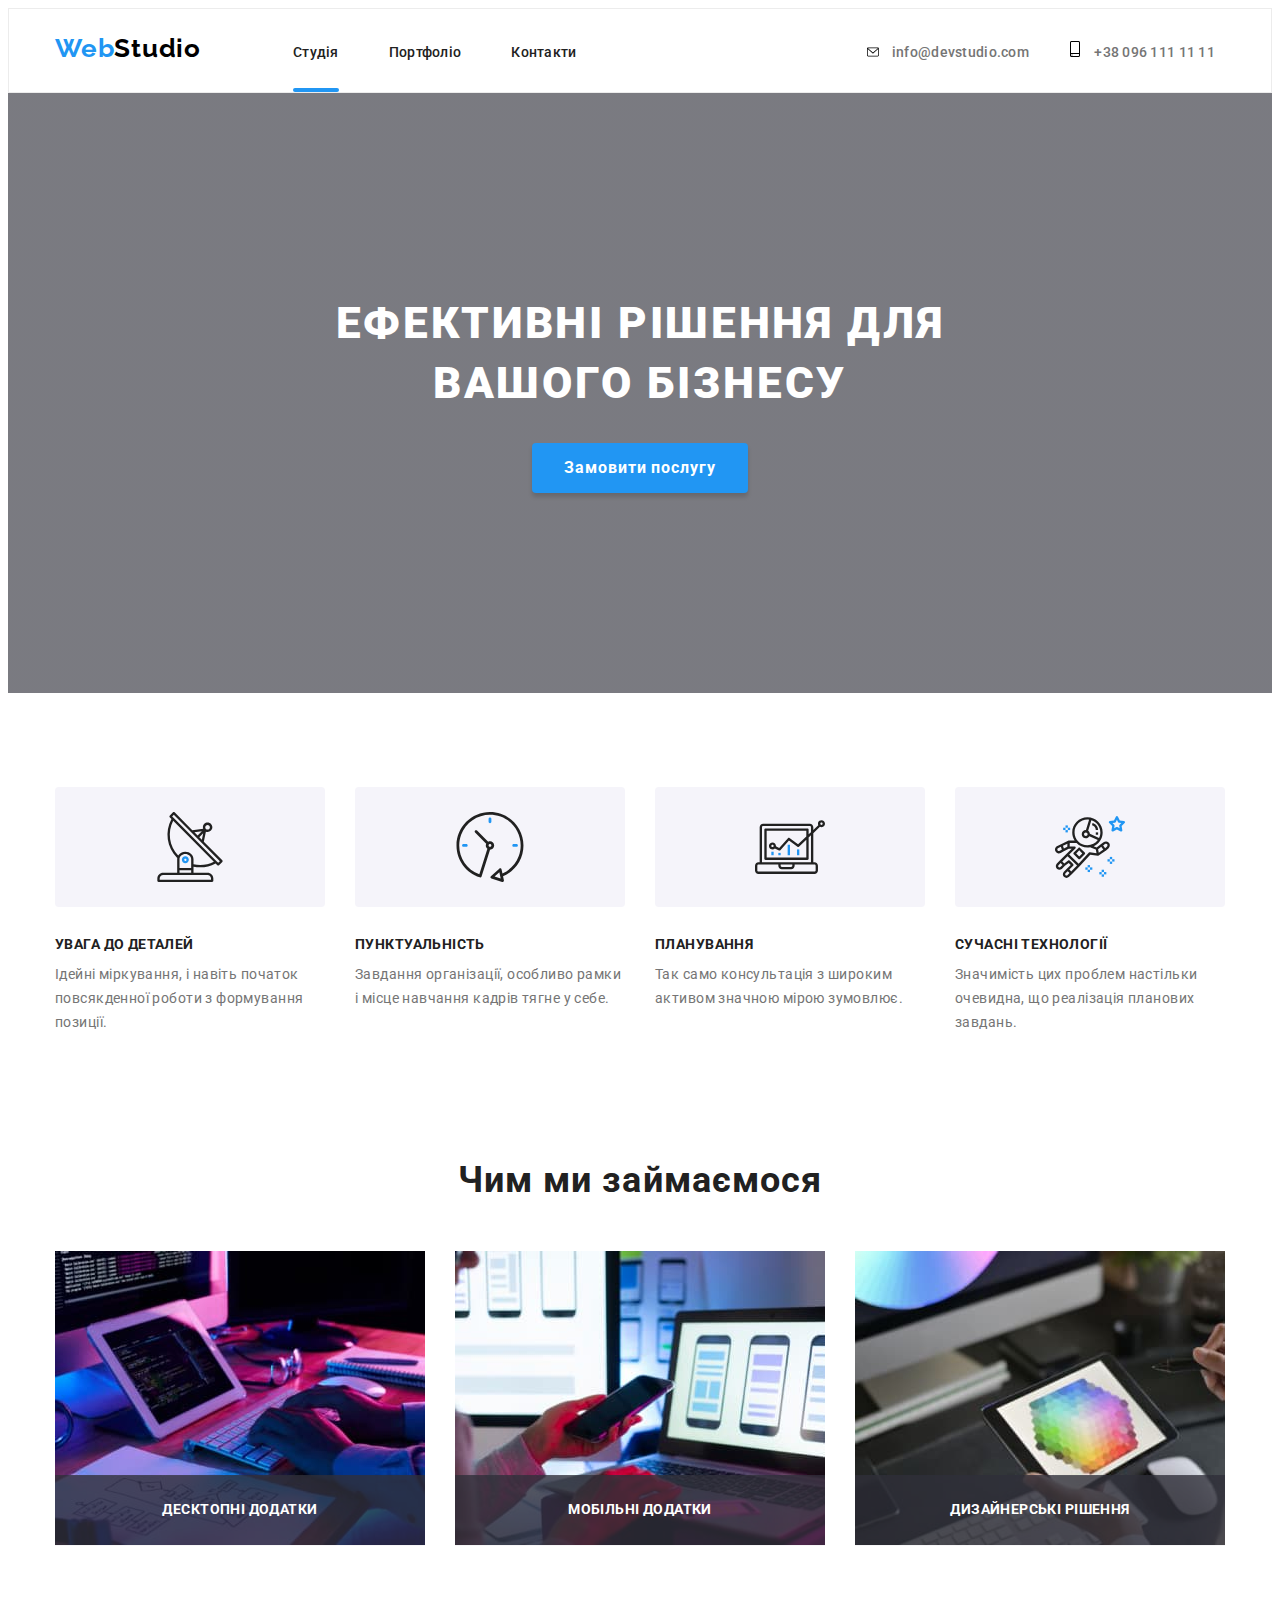
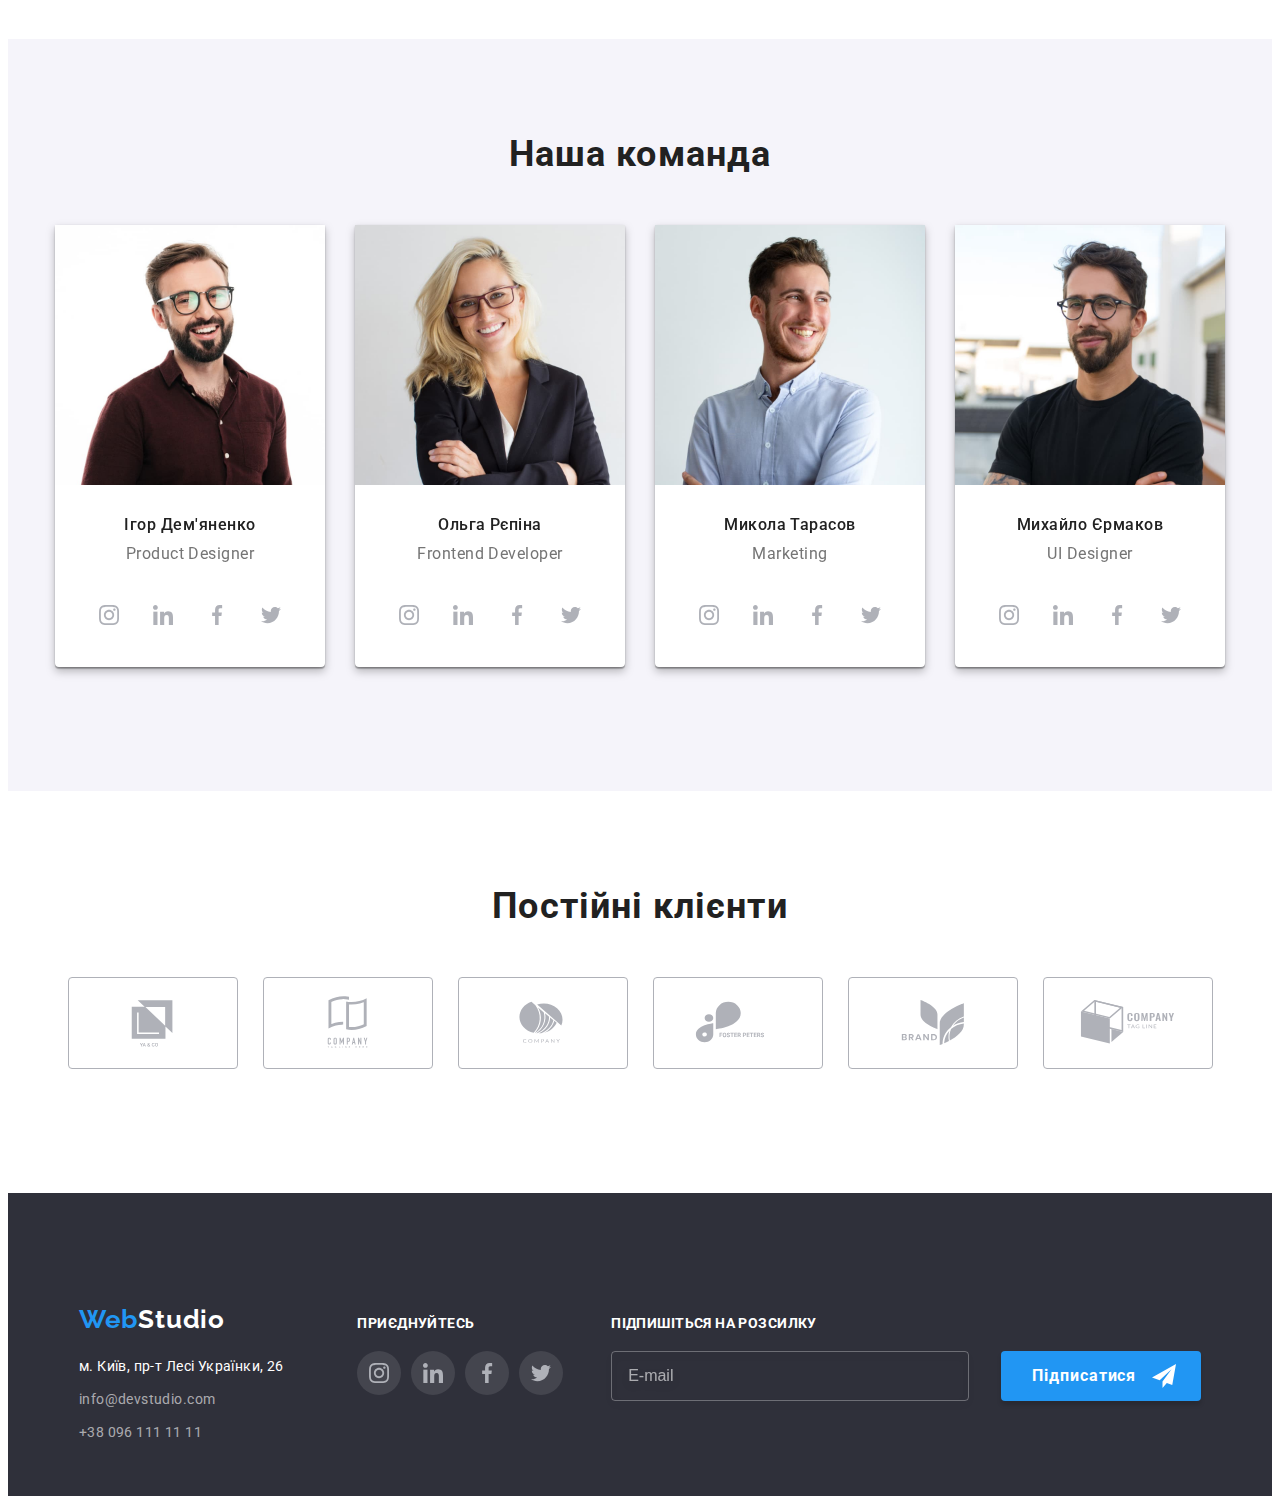
==== commit 431952de: "add mob&tab" ====
--- a/index.html
+++ b/index.html
@@ -24,7 +24,11 @@
         <div class="container">
             <a href="" target="_blank" rel="noopener noreferrer nofollow" class="header__logo logo link">Web<span
                     class="logo--black">Studio</span></a>
-            <button type="button" class="menu-open">M</button>
+            <button type="button" class="menu-open">
+                <svg width="40" height="40" class="" aria-label="Mобільнє меню">
+                    <use class="mob-menu_icon-in" href="./images/icons.svg#icon-menu_in"></use>
+                </svg>
+            </button>
             <nav>
                 <ul class="header__nav list">
                     <li><a href="./index.html" rel="noopener noreferrer nofollow"
@@ -58,7 +62,11 @@
             </ul>
         </div>
         <div class="mobile-menu">
-            <button type="button" class="menu-close">X</button>
+            <button type="button" class="menu-close">
+                <svg width="40" height="40" class="" aria-label="Mобільнє меню">
+                    <use href="./images/icons.svg#icon-menu_close"></use>
+                </svg>
+            </button>
             <div class="mobile-container">
                 <nav>
                     <ul class="mobile-menu__nav list">
@@ -91,7 +99,7 @@
                             Facebook</a></li>
                     <li class="mob-soc-list__items"><a href="#" class="mob-soc-list__link link">
                             LinkedIn</a></li>
-                </ul>               
+                </ul>
             </div>
         </div>
     </header>
@@ -166,7 +174,6 @@
                 <h2 class="our-team__title  title">Наша команда</h2>
                 <ul class="our-team__list list">
                     <li class="our-team__items">
-                        <!-- <img src="./images/person01.jpg" alt="Співробітник 01" width="270" height="260"> -->
                         <picture>
                             <source srcset="./images/person01.jpg 1x, ./images/person01.jpg 2x"
                                 media="(min-width:1200px)">
@@ -246,11 +253,11 @@
                         <picture>
                             <source srcset="./images/person03.jpg 1x, ./images/person03.jpg 2x"
                                 media="(min-width:1200px)">
-                            <source srcset="./images/person03_tab.jpg 1x, ./images/person013tab-2x.jpg 2x"
+                            <source srcset="./images/person03_tab.jpg 1x, ./images/person03_tab-2x.jpg 2x"
                                 media="(min-width:768px)">
                             <source srcset="./images/person03_mob.jpg 1x, ./images/person03_mob-2x.jpg 2x"
                                 media="(min-width:480px)">
-                            <img srcset="./images/person013jpg 1x, ./images/person03.jpg 2x" src="./images/person03.jpg"
+                            <img srcset="./images/person03.jpg 1x, ./images/person03.jpg 2x" src="./images/person03.jpg"
                                 alt="Співробітник 03" width="270" height="260">
                         </picture>
                         <div class="descr">
@@ -373,7 +380,7 @@
         </section>
     </main>
     <!--Підвал-->
-    <!-- <footer class="footer">
+    <footer class="footer">
         <div class="container">
             <div class="footer__list-items item1">
                 <a href="" target="_blank" rel="noopener noreferrer nofollow" class="footer__logo logo link">Web<span
@@ -415,9 +422,10 @@
                             </svg></a></li>
                 </ul>
             </div>
-            <div class="footer-list-items item3">
-                <h2 class="footer__title title">Підпишіться на розсилку</h2>
+            <div class="footer__list-items item3">
+                    <h2 class="footer__title title">Підпишіться на розсилку</h2>
                 <div class="footer-mail-list">
+
                     <input type="mail" name="mailto" id="mailto" class="footer-mail-input" placeholder="E-mail">
                     <div class="wraper-btn">
                         <button type="submit" class="footer-mail-btn btn">Підписатися</button>
@@ -428,8 +436,8 @@
                 </div>
             </div>
         </div>
-    </footer> -->
-    <!-- <div class="backdrop is-hidden" data-modal>
+    </footer>
+    <div class="backdrop is-hidden" data-modal>
         <div class="modal">
             <button type="button" class="modal__close btn-close" data-modal-close>
                 <svg width="18" height="18" class="btn-close__icons">
@@ -480,7 +488,7 @@
                 </div>
             </form>
         </div>
-    </div> -->
+    </div>
     <script src="./js/modal.js"></script>
     <script src="./js/speaker.js"></script>
     <script src="./js/menu.js"></script>
--- a/css/main.css
+++ b/css/main.css
@@ -241,6 +241,7 @@
   display: -webkit-box;
   display: -ms-flexbox;
   display: flex;
+  position: relative;
   -webkit-box-align: baseline;
       -ms-flex-align: baseline;
           align-items: baseline;
@@ -360,7 +361,13 @@
 }
 
 .menu-open {
-  margin-left: auto;
+  position: absolute;
+  right: 15px;
+  top: 20px;
+  display: block;
+  padding: 0;
+  border: 0;
+  background: transparent;
 }
 @media (min-width: 768px) {
   .menu-open {
@@ -409,6 +416,8 @@
   display: block;
   margin-left: auto;
   margin-right: 0;
+  border: none;
+  background: rgba(255, 17, 17, 0);
 }
 
 .mobile-menu__nav {
@@ -611,7 +620,12 @@
 
 /* ------ PROPERTY -------- */
 .property {
-  padding: 94px 0;
+  padding: 60px 0;
+}
+@media (min-width: 1200px) {
+  .property {
+    padding: 94px 0;
+  }
 }
 
 .container .property__list {
@@ -744,7 +758,12 @@
 /* ------OUR TEAM-------- */
 .our-team {
   background: var(--secondary-bg-color);
-  padding: 94px 0;
+  padding: 60px 0;
+}
+@media (min-width: 1200px) {
+  .our-team {
+    padding: 94px 0;
+  }
 }
 
 .our-team__title {
@@ -856,6 +875,20 @@
   background: var(--primari-black-bg-color);
   padding-top: 60px;
   padding-bottom: 60px;
+}
+
+.footer .container {
+  -webkit-box-pack: justify;
+      -ms-flex-pack: justify;
+          justify-content: space-between;
+  -ms-flex-wrap: wrap;
+      flex-wrap: wrap;
+}
+
+.item1,
+.item2,
+.item3 {
+  margin: 0 auto;
 }
 
 .footer__logo {
@@ -910,8 +943,39 @@
 
 .footer__list-items.item1 {
   display: inline-block;
-  height: 132px;
-  width: 231px;
+  width: 480px;
+  text-align: center;
+  padding-bottom: 60px;
+}
+@media (min-width: 768px) {
+  .footer__list-items.item1 {
+    height: 132px;
+    width: 231px;
+  }
+}
+@media (min-width: 1200px) {
+  .footer__list-items.item1 {
+    text-align: start;
+  }
+}
+.footer__list-items.item2 {
+  display: inline-block;
+  text-align: center;
+}
+@media (min-width: 1200px) {
+  .footer__list-items.item2 {
+    text-align: start;
+  }
+}
+.footer__list-items.item3 {
+  padding-top: 60px;
+  display: inline-block;
+  text-align: center;
+}
+@media (min-width: 1200px) {
+  .footer__list-items.item3 {
+    text-align: start;
+  }
 }
 
 .footer .container {
@@ -1004,6 +1068,12 @@
   display: -webkit-box;
   display: -ms-flexbox;
   display: flex;
+  -ms-flex-wrap: wrap;
+      flex-wrap: wrap;
+  gap: 20px;
+  -webkit-box-pack: center;
+      -ms-flex-pack: center;
+          justify-content: center;
 }
 
 /* ------ FILTERS -------- */
@@ -1056,7 +1126,12 @@
 
 /* ------ CUSTOMER -------- */
 .customer {
-  padding: 94px 0;
+  padding: 60px 0;
+}
+@media (min-width: 1200px) {
+  .customer {
+    padding: 94px 0;
+  }
 }
 
 .customer__title {
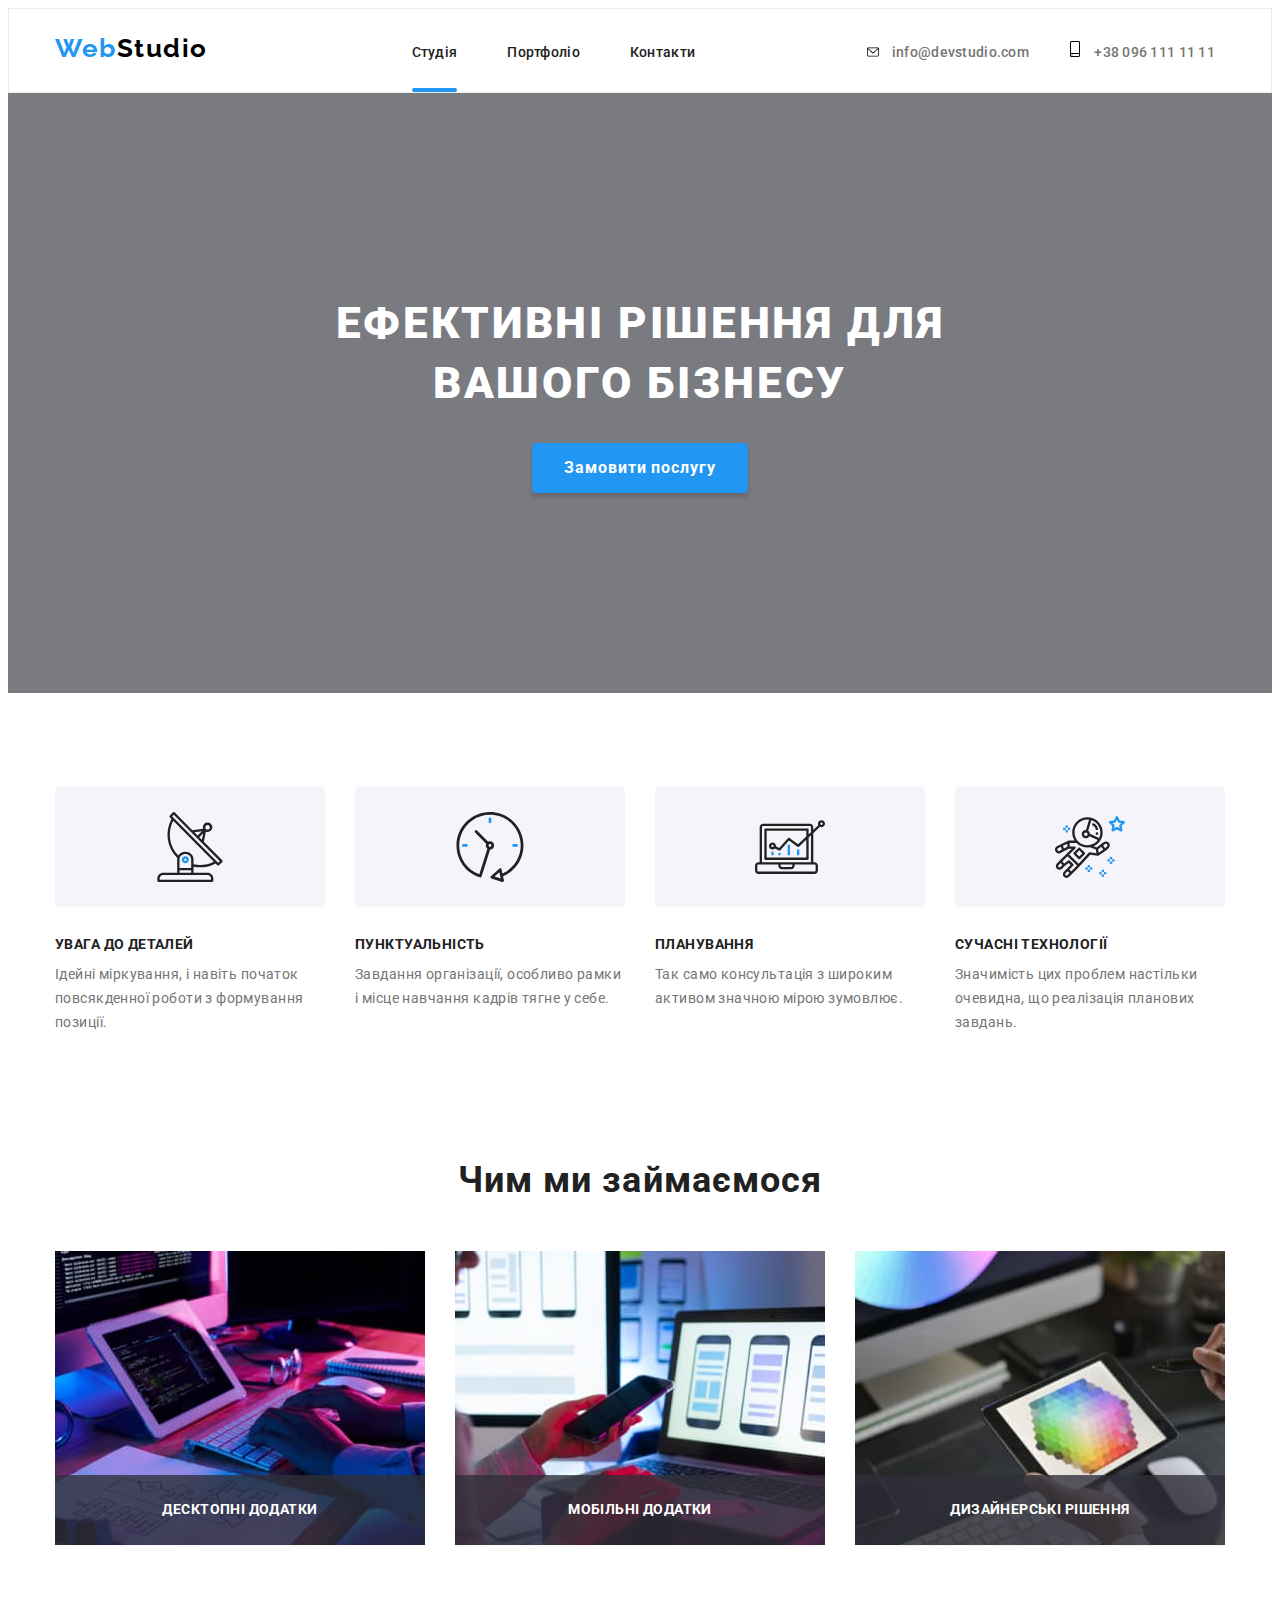
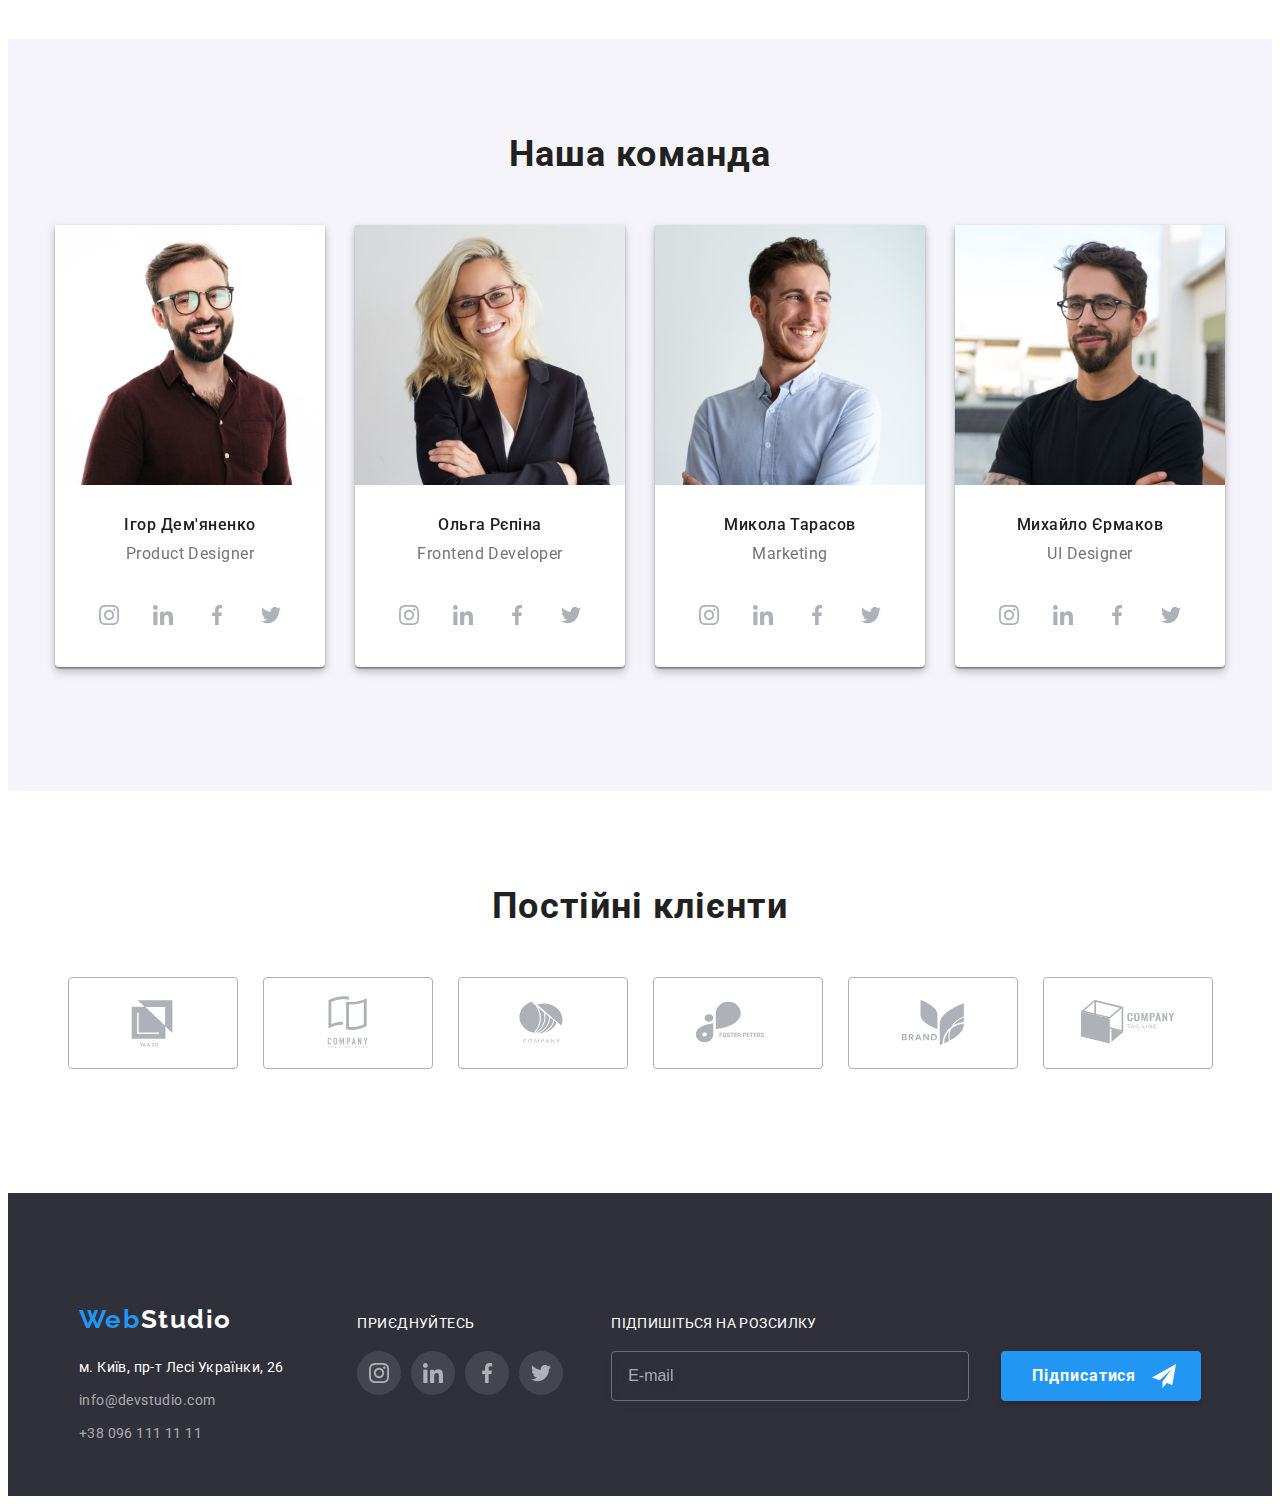
==== commit 762d7dda: "add tab version css" ====
--- a/index.html
+++ b/index.html
@@ -13,7 +13,7 @@
     <link rel="stylesheet" href="https://cdnjs.cloudflare.com/ajax/libs/modern-normalize/1.1.0/modern-normalize.min.css"
         integrity="sha512-wpPYUAdjBVSE4KJnH1VR1HeZfpl1ub8YT/NKx4PuQ5NmX2tKuGu6U/JRp5y+Y8XG2tV+wKQpNHVUX03MfMFn9Q=="
         crossorigin="anonymous" referrerpolicy="no-referrer" />
-    <title>Домашне завдання 07</title>
+    <title>Домашне завдання 08</title>
     <!-- <link rel="stylesheet" href="./css/style.css"> -->
     <link rel="stylesheet" href="./css/main.css">
 </head>
--- a/css/main.css
+++ b/css/main.css
@@ -92,9 +92,9 @@
 .logo {
   display: block;
   font-family: var(--secondary-font);
+  font-size: 24px;
   font-weight: 700;
-  font-size: 26px;
-  line-height: 1.19;
+  line-height: 1.1666666667;
   letter-spacing: 0.03em;
   color: var(--accent_color);
 }
@@ -103,6 +103,14 @@
 }
 .logo--white {
   color: var(--primary-white-color);
+}
+@media (min-width: 1200px) {
+  .logo {
+    font-size: 26px;
+    font-weight: 700;
+    line-height: 1.1923076923;
+    letter-spacing: 0.06em;
+  }
 }
 
 .container {
@@ -200,6 +208,178 @@
   fill: currentColor;
 }
 
+.menu-open {
+  position: absolute;
+  right: 15px;
+  top: 20px;
+  display: block;
+  padding: 0;
+  border: 0;
+  background: transparent;
+}
+@media (min-width: 768px) {
+  .menu-open {
+    display: none;
+  }
+}
+.mobile-menu {
+  position: fixed;
+  z-index: 1;
+  width: 100vw;
+  height: 100vh;
+  background-color: #ffffff;
+  top: 0px;
+  left: 0px;
+  right: 0px;
+  -webkit-transition: left 300ms, visibility 300ms;
+  transition: left 300ms, visibility 300ms;
+}
+.mobile-menu .mobile-container {
+  display: -webkit-box;
+  display: -ms-flexbox;
+  display: flex;
+  -webkit-box-orient: vertical;
+  -webkit-box-direction: normal;
+      -ms-flex-direction: column;
+          flex-direction: column;
+  -webkit-box-pack: justify;
+      -ms-flex-pack: justify;
+          justify-content: space-between;
+  padding: 48px 0px 48px 40px;
+  height: 100%;
+}
+.mobile-menu .is-hidden {
+  left: -100px;
+  right: auto;
+}
+@media (min-width: 768px) {
+  .mobile-menu {
+    display: none;
+  }
+}
+
+.menu-close {
+  position: absolute;
+  right: 15px;
+  top: 10px;
+  display: block;
+  margin-left: auto;
+  margin-right: 0;
+  border: none;
+  background: rgba(255, 17, 17, 0);
+}
+
+.mobile-menu__nav {
+  display: -webkit-box;
+  display: -ms-flexbox;
+  display: flex;
+  -webkit-box-orient: vertical;
+  -webkit-box-direction: normal;
+      -ms-flex-direction: column;
+          flex-direction: column;
+  gap: 32px;
+}
+
+.mobile-menu__link {
+  font-size: 40px;
+  font-weight: 500;
+  line-height: 1.175;
+  letter-spacing: 0.02em;
+  color: var(--title-text-color);
+  -webkit-transition-property: color;
+  transition-property: color;
+  -webkit-transition-duration: 250ms;
+          transition-duration: 250ms;
+  -webkit-transition-timing-function: linear;
+          transition-timing-function: linear;
+  -webkit-transition-delay: 0;
+          transition-delay: 0;
+}
+.mobile-menu__link:hover, .mobile-menu__link:focus {
+  color: var(--accent_color);
+}
+
+.mob-auth-nav {
+  display: -webkit-box;
+  display: -ms-flexbox;
+  display: flex;
+  -webkit-box-orient: vertical;
+  -webkit-box-direction: normal;
+      -ms-flex-direction: column;
+          flex-direction: column;
+  gap: 32px;
+}
+
+.mob-auth-nav__tel,
+.mob-auth-nav__mail {
+  font-size: 34px;
+  font-weight: 500;
+  line-height: 1.1764705882;
+  letter-spacing: 0.02em;
+  color: var(--primary_text-color);
+  -webkit-transition-property: color, fill;
+  transition-property: color, fill;
+  -webkit-transition-duration: 250ms;
+          transition-duration: 250ms;
+  -webkit-transition-timing-function: linear;
+          transition-timing-function: linear;
+  -webkit-transition-delay: 0;
+          transition-delay: 0;
+}
+.mob-auth-nav__tel:hover, .mob-auth-nav__tel:focus,
+.mob-auth-nav__mail:hover,
+.mob-auth-nav__mail:focus {
+  color: var(--accent_color);
+  fill: var(--accent_color);
+}
+
+.mob-auth-nav__mail {
+  font-size: 24px;
+  font-weight: 500;
+  line-height: 1.1666666667;
+  letter-spacing: 0.02em;
+}
+
+.mob-soc-list {
+  display: -webkit-box;
+  display: -ms-flexbox;
+  display: flex;
+  -webkit-box-pack: left;
+      -ms-flex-pack: left;
+          justify-content: left;
+}
+
+.mob-soc-list__items {
+  padding: 0px 10px 0px 10px;
+  border-right: 1px solid rgba(33, 33, 33, 0.2);
+}
+.mob-soc-list__items:first-child {
+  padding: 0px 10px 0px 0px;
+}
+.mob-soc-list__items:last-child {
+  border-right: none;
+}
+
+.mob-soc-list__link {
+  font-size: 18px;
+  font-weight: 500;
+  line-height: 1.2222222222;
+  letter-spacing: 0.02em;
+  color: var(--accent_color);
+  background-color: rgba(255, 255, 255, 0.1);
+  -webkit-transition-property: color, background-color;
+  transition-property: color, background-color;
+  -webkit-transition-duration: 250ms;
+          transition-duration: 250ms;
+  -webkit-transition-timing-function: linear;
+          transition-timing-function: linear;
+  -webkit-transition-delay: 0;
+          transition-delay: 0;
+}
+.mob-soc-list__link:hover, .mob-soc-list__link:focus {
+  color: var(--primary_text-color);
+}
+
 .visually-hidden {
   position: absolute;
   width: 1px;
@@ -277,16 +457,26 @@
   line-height: 1.14;
   letter-spacing: 0.02em;
   display: none;
-  margin-left: auto;
-  display: none;
 }
 @media (min-width: 768px) {
   .header__auth-nav {
     display: -webkit-box;
     display: -ms-flexbox;
     display: flex;
-  }
-}
+    -ms-flex-wrap: wrap;
+        flex-wrap: wrap;
+    -webkit-box-pack: start;
+        -ms-flex-pack: start;
+            justify-content: flex-start;
+    margin-left: 60px;
+  }
+}
+@media (min-width: 1200px) {
+  .header__auth-nav {
+    gap: 30px;
+  }
+}
+
 .auth-nav__icon {
   margin-right: 10px;
   height: 10px;
@@ -316,10 +506,6 @@
   color: var(--accent_color);
 }
 
-.auth-nav__items:not(:last-child) {
-  margin-right: 30px;
-}
-
 .auth-nav__link {
   color: var(--primary_text-color);
   -webkit-transition-property: color, fill;
@@ -358,177 +544,6 @@
 .header-auth-items span:focus span {
   color: var(--accent_color);
   fill: var(--accent_color);
-}
-
-.menu-open {
-  position: absolute;
-  right: 15px;
-  top: 20px;
-  display: block;
-  padding: 0;
-  border: 0;
-  background: transparent;
-}
-@media (min-width: 768px) {
-  .menu-open {
-    display: none;
-  }
-}
-.mobile-menu {
-  position: fixed;
-  width: 100vw;
-  height: 100vh;
-  background-color: #ffffff;
-  top: 0px;
-  left: 0px;
-  right: 0px;
-  -webkit-transition: left 300ms, visibility 300ms;
-  transition: left 300ms, visibility 300ms;
-}
-.mobile-menu .mobile-container {
-  display: -webkit-box;
-  display: -ms-flexbox;
-  display: flex;
-  -webkit-box-orient: vertical;
-  -webkit-box-direction: normal;
-      -ms-flex-direction: column;
-          flex-direction: column;
-  -webkit-box-pack: justify;
-      -ms-flex-pack: justify;
-          justify-content: space-between;
-  padding: 48px 0px 48px 40px;
-  height: 100%;
-}
-.mobile-menu .is-hidden {
-  left: -100px;
-  right: auto;
-}
-@media (min-width: 768px) {
-  .mobile-menu {
-    display: none;
-  }
-}
-
-.menu-close {
-  position: absolute;
-  right: 15px;
-  top: 10px;
-  display: block;
-  margin-left: auto;
-  margin-right: 0;
-  border: none;
-  background: rgba(255, 17, 17, 0);
-}
-
-.mobile-menu__nav {
-  display: -webkit-box;
-  display: -ms-flexbox;
-  display: flex;
-  -webkit-box-orient: vertical;
-  -webkit-box-direction: normal;
-      -ms-flex-direction: column;
-          flex-direction: column;
-  gap: 32px;
-}
-
-.mobile-menu__link {
-  font-size: 40px;
-  font-weight: 500;
-  line-height: 1.175;
-  letter-spacing: 0.02em;
-  color: var(--title-text-color);
-  -webkit-transition-property: color;
-  transition-property: color;
-  -webkit-transition-duration: 250ms;
-          transition-duration: 250ms;
-  -webkit-transition-timing-function: linear;
-          transition-timing-function: linear;
-  -webkit-transition-delay: 0;
-          transition-delay: 0;
-}
-.mobile-menu__link:hover, .mobile-menu__link:focus {
-  color: var(--accent_color);
-}
-
-.mob-auth-nav {
-  display: -webkit-box;
-  display: -ms-flexbox;
-  display: flex;
-  -webkit-box-orient: vertical;
-  -webkit-box-direction: normal;
-      -ms-flex-direction: column;
-          flex-direction: column;
-  gap: 32px;
-}
-
-.mob-auth-nav__tel,
-.mob-auth-nav__mail {
-  font-size: 34px;
-  font-weight: 500;
-  line-height: 1.1764705882;
-  letter-spacing: 0.02em;
-  color: var(--primary_text-color);
-  -webkit-transition-property: color, fill;
-  transition-property: color, fill;
-  -webkit-transition-duration: 250ms;
-          transition-duration: 250ms;
-  -webkit-transition-timing-function: linear;
-          transition-timing-function: linear;
-  -webkit-transition-delay: 0;
-          transition-delay: 0;
-}
-.mob-auth-nav__tel:hover, .mob-auth-nav__tel:focus,
-.mob-auth-nav__mail:hover,
-.mob-auth-nav__mail:focus {
-  color: var(--accent_color);
-  fill: var(--accent_color);
-}
-
-.mob-auth-nav__mail {
-  font-size: 24px;
-  font-weight: 500;
-  line-height: 1.1666666667;
-  letter-spacing: 0.02em;
-}
-
-.mob-soc-list {
-  display: -webkit-box;
-  display: -ms-flexbox;
-  display: flex;
-  -webkit-box-pack: left;
-      -ms-flex-pack: left;
-          justify-content: left;
-}
-
-.mob-soc-list__items {
-  padding: 0px 10px 0px 10px;
-  border-right: 1px solid rgba(33, 33, 33, 0.2);
-}
-.mob-soc-list__items:first-child {
-  padding: 0px 10px 0px 0px;
-}
-.mob-soc-list__items:last-child {
-  border-right: none;
-}
-
-.mob-soc-list__link {
-  font-size: 18px;
-  font-weight: 500;
-  line-height: 1.2222222222;
-  letter-spacing: 0.02em;
-  color: var(--accent_color);
-  background-color: rgba(255, 255, 255, 0.1);
-  -webkit-transition-property: color, background-color;
-  transition-property: color, background-color;
-  -webkit-transition-duration: 250ms;
-          transition-duration: 250ms;
-  -webkit-transition-timing-function: linear;
-          transition-timing-function: linear;
-  -webkit-transition-delay: 0;
-          transition-delay: 0;
-}
-.mob-soc-list__link:hover, .mob-soc-list__link:focus {
-  color: var(--primary_text-color);
 }
 
 /* ------ HERO -------- */
@@ -905,7 +920,8 @@
 
 .address__method {
   font-size: 14px;
-  line-height: 1.71;
+  font-weight: 400;
+  line-height: 1.7142857143;
   letter-spacing: 0.03em;
   color: var(--secondary-white-color-opacity);
   -webkit-transition-property: color;
@@ -931,7 +947,8 @@
 .footer__title {
   display: inline-block;
   font-size: 14px;
-  line-height: 16px;
+  font-weight: 400;
+  line-height: 1.1428571429;
   letter-spacing: 0.03em;
   text-transform: uppercase;
   color: var(--primary-white-color);
@@ -1110,18 +1127,45 @@
 
 /* ------PORTFOLIO  -------- */
 .portfolio {
-  padding-top: 94px;
-  padding-bottom: 94px;
+  padding: 60px 0;
+}
+@media (min-width: 1200px) {
+  .portfolio {
+    padding: 94px 0;
+  }
 }
 
 .container .portfolio__nav {
   display: -webkit-box;
   display: -ms-flexbox;
   display: flex;
-  -webkit-box-pack: center;
-      -ms-flex-pack: center;
-          justify-content: center;
-  margin-bottom: 50px;
+  -ms-flex-wrap: wrap;
+      flex-wrap: wrap;
+  gap: 8px;
+  -webkit-box-pack: start;
+      -ms-flex-pack: start;
+          justify-content: start;
+  width: 406px;
+  margin-bottom: 40px;
+}
+@media (min-width: 480px) {
+  .container .portfolio__nav {
+    width: 480px;
+  }
+}
+@media (min-width: 768px) {
+  .container .portfolio__nav {
+    margin-bottom: 14px;
+    width: 768px;
+    -webkit-box-pack: center;
+        -ms-flex-pack: center;
+            justify-content: center;
+  }
+}
+@media (min-width: 1200px) {
+  .container .portfolio__nav {
+    margin-bottom: 34px;
+  }
 }
 
 /* ------ CUSTOMER -------- */
@@ -1245,9 +1289,6 @@
 
 .project__items {
   border: 1px solid #eeeeee;
-  width: calc((100% - 60px) / 3);
-  margin-right: 30px;
-  margin-bottom: 30px;
   -webkit-transition-property: -webkit-box-shadow;
   transition-property: -webkit-box-shadow;
   transition-property: box-shadow;
@@ -1258,13 +1299,37 @@
           transition-timing-function: linear;
   -webkit-transition-delay: 0;
           transition-delay: 0;
-}
-.project__items:nth-child(3n) {
-  margin-right: 0;
-}
-.project__items:hover {
-  -webkit-box-shadow: 0px 4px 4px rgba(0, 0, 0, 0.25);
-          box-shadow: 0px 4px 4px rgba(0, 0, 0, 0.25);
+  margin-bottom: 30px;
+}
+@media (min-width: 480px) {
+  .project__items {
+    width: 480px;
+  }
+}
+@media (min-width: 768px) {
+  .project__items {
+    -ms-flex-preferred-size: calc((100% - 30px) / 2);
+        flex-basis: calc((100% - 30px) / 2);
+    margin-right: 30px;
+  }
+  .project__items:nth-child(2n) {
+    margin-right: 0;
+  }
+}
+@media (min-width: 1200px) {
+  .project__items {
+    -ms-flex-preferred-size: calc((100% - 60px) / 3);
+        flex-basis: calc((100% - 60px) / 3);
+    margin-right: 30px;
+    margin-bottom: 30px;
+  }
+  .project__items:nth-child(3n) {
+    margin-right: 0;
+  }
+  .project__items:hover {
+    -webkit-box-shadow: 0px 4px 4px rgba(0, 0, 0, 0.25);
+            box-shadow: 0px 4px 4px rgba(0, 0, 0, 0.25);
+  }
 }
 
 .project__title {
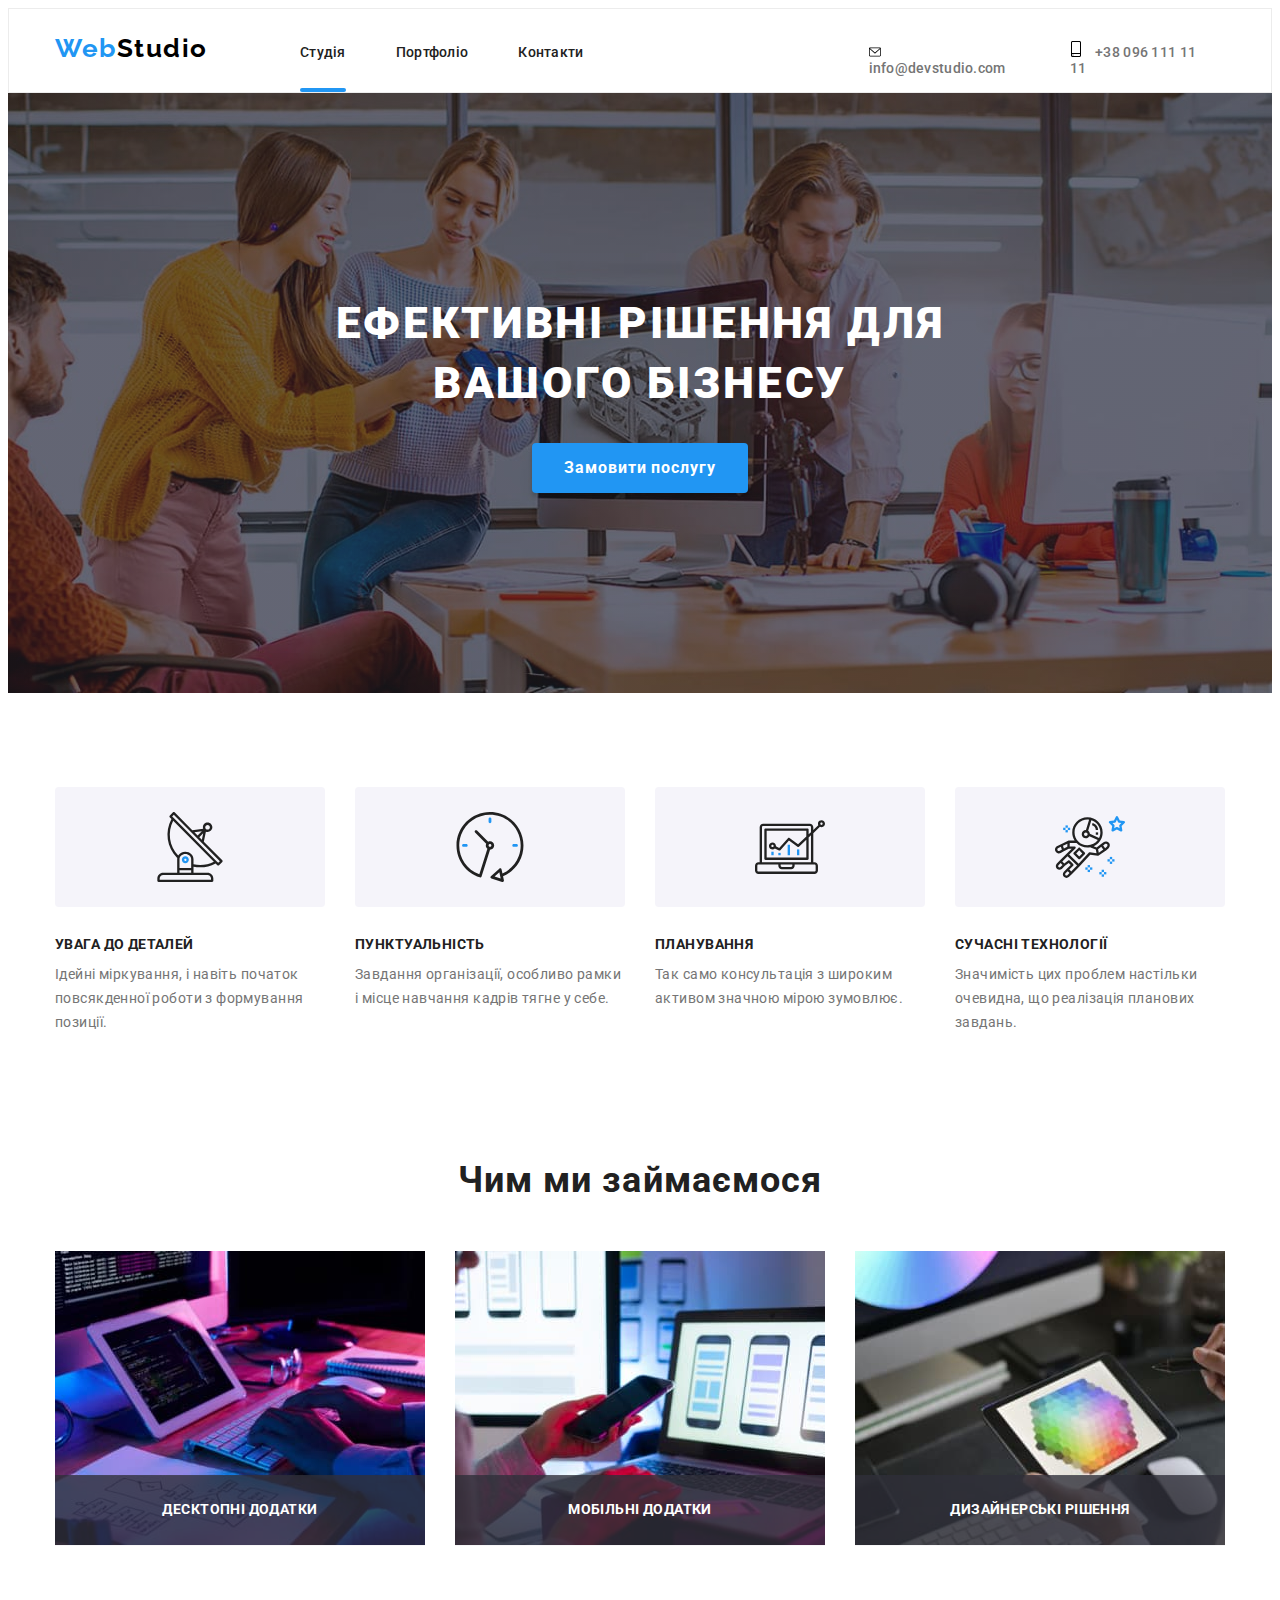
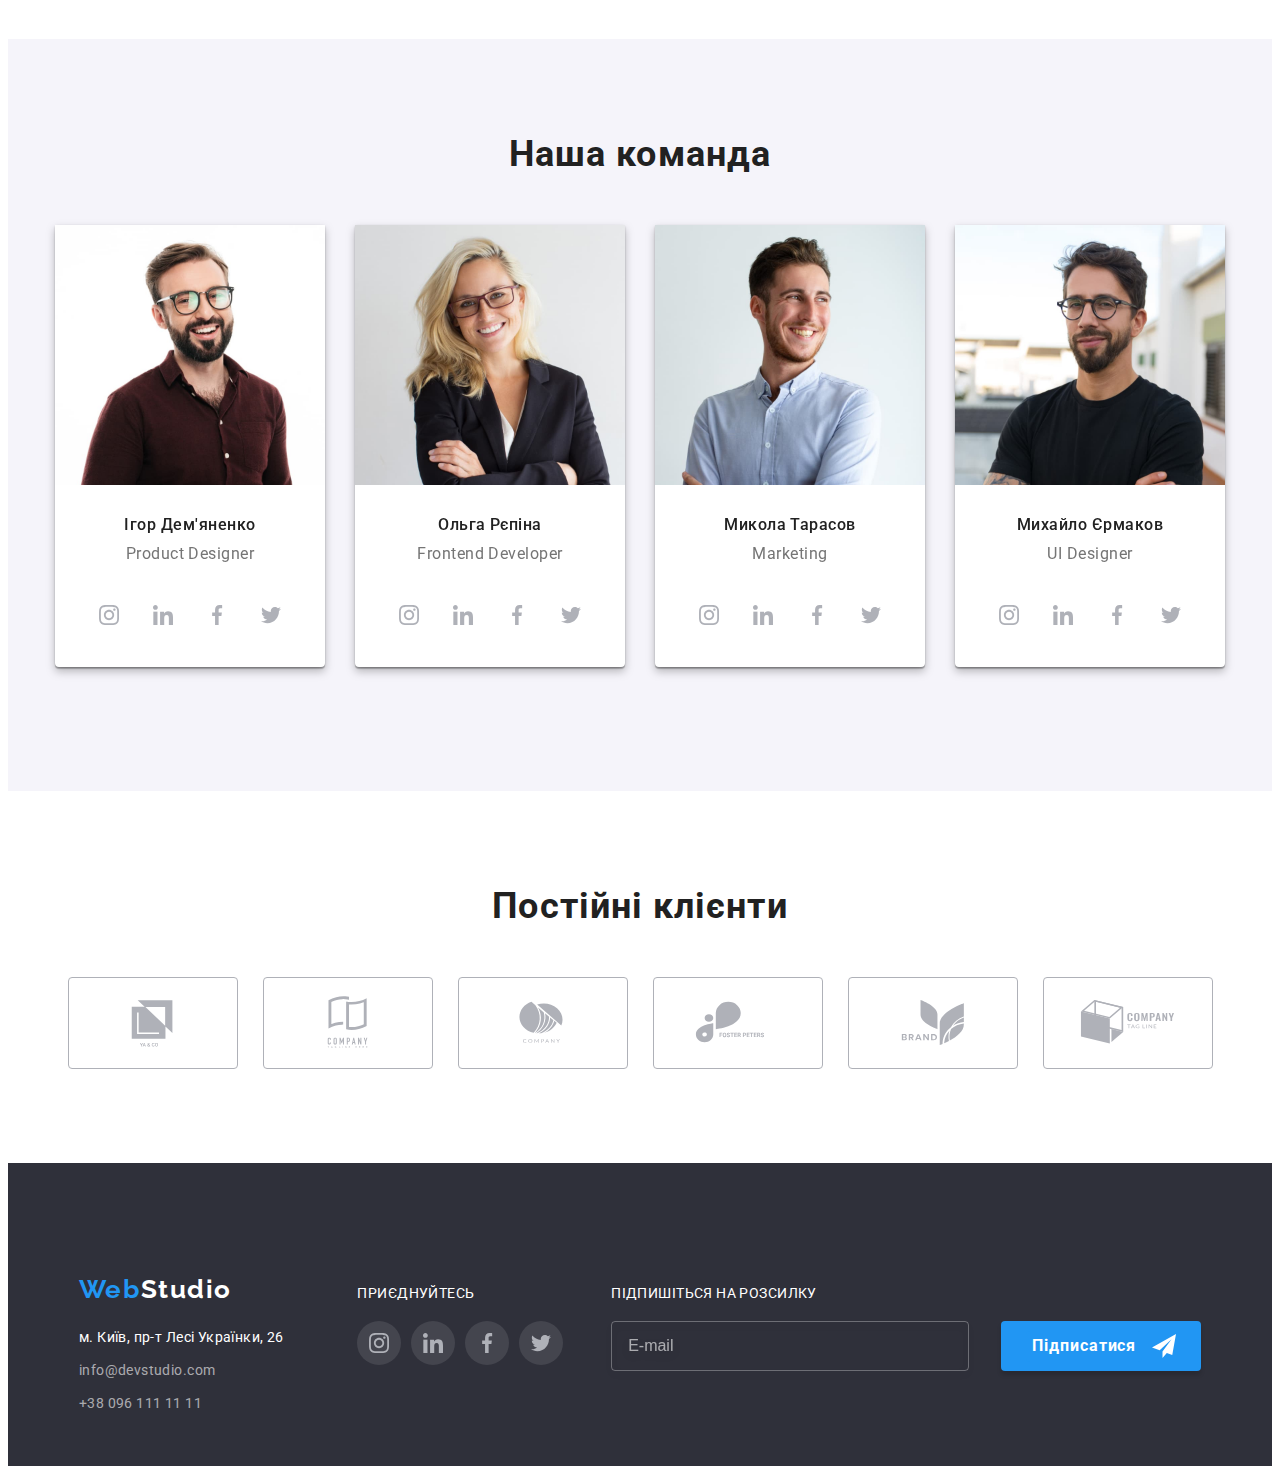
==== commit 5bc46af6: "add" ====
--- a/index.html
+++ b/index.html
@@ -423,7 +423,7 @@
                 </ul>
             </div>
             <div class="footer__list-items item3">
-                    <h2 class="footer__title title">Підпишіться на розсилку</h2>
+                <h2 class="footer__title title">Підпишіться на розсилку</h2>
                 <div class="footer-mail-list">
 
                     <input type="mail" name="mailto" id="mailto" class="footer-mail-input" placeholder="E-mail">
--- a/css/main.css
+++ b/css/main.css
@@ -422,17 +422,42 @@
   display: -ms-flexbox;
   display: flex;
   position: relative;
-  -webkit-box-align: baseline;
-      -ms-flex-align: baseline;
-          align-items: baseline;
-  -webkit-box-pack: justify;
-      -ms-flex-pack: justify;
-          justify-content: space-between;
+  -webkit-box-align: center;
+      -ms-flex-align: center;
+          align-items: center;
+  -webkit-box-pack: start;
+      -ms-flex-pack: start;
+          justify-content: start;
+}
+@media (min-width: 768px) {
+  header .container {
+    -webkit-box-align: baseline;
+        -ms-flex-align: baseline;
+            align-items: baseline;
+  }
+}
+@media (min-width: 1200px) {
+  header .container {
+    -webkit-box-align: baseline;
+        -ms-flex-align: baseline;
+            align-items: baseline;
+  }
 }
 
 .header__logo {
-  margin-right: 92px;
-  padding: 24px 0;
+  padding: 16px 0;
+}
+@media (min-width: 768px) {
+  .header__logo {
+    padding: 26px 0;
+    margin-right: 87px;
+  }
+}
+@media (min-width: 1200px) {
+  .header__logo {
+    padding: 24px 0;
+    margin-right: 92px;
+  }
 }
 
 .header__nav {
@@ -451,6 +476,12 @@
     display: flex;
   }
 }
+@media (min-width: 1200px) {
+  .header__nav {
+    margin-right: 225px;
+  }
+}
+
 .header__auth-nav {
   font-weight: 500;
   font-size: 14px;
@@ -463,16 +494,19 @@
     display: -webkit-box;
     display: -ms-flexbox;
     display: flex;
-    -ms-flex-wrap: wrap;
-        flex-wrap: wrap;
-    -webkit-box-pack: start;
-        -ms-flex-pack: start;
-            justify-content: flex-start;
+    -webkit-box-orient: vertical;
+    -webkit-box-direction: normal;
+        -ms-flex-direction: column;
+            flex-direction: column;
     margin-left: 60px;
   }
 }
 @media (min-width: 1200px) {
   .header__auth-nav {
+    -webkit-box-orient: horizontal;
+    -webkit-box-direction: normal;
+        -ms-flex-direction: row;
+            flex-direction: row;
     gap: 30px;
   }
 }
@@ -1253,6 +1287,7 @@
   .customer__link {
     -ms-flex-preferred-size: calc((100% - 90px) / 4);
         flex-basis: calc((100% - 90px) / 4);
+    margin-bottom: 0px;
   }
   .customer__link:nth-child(n) {
     margin-right: 30px;
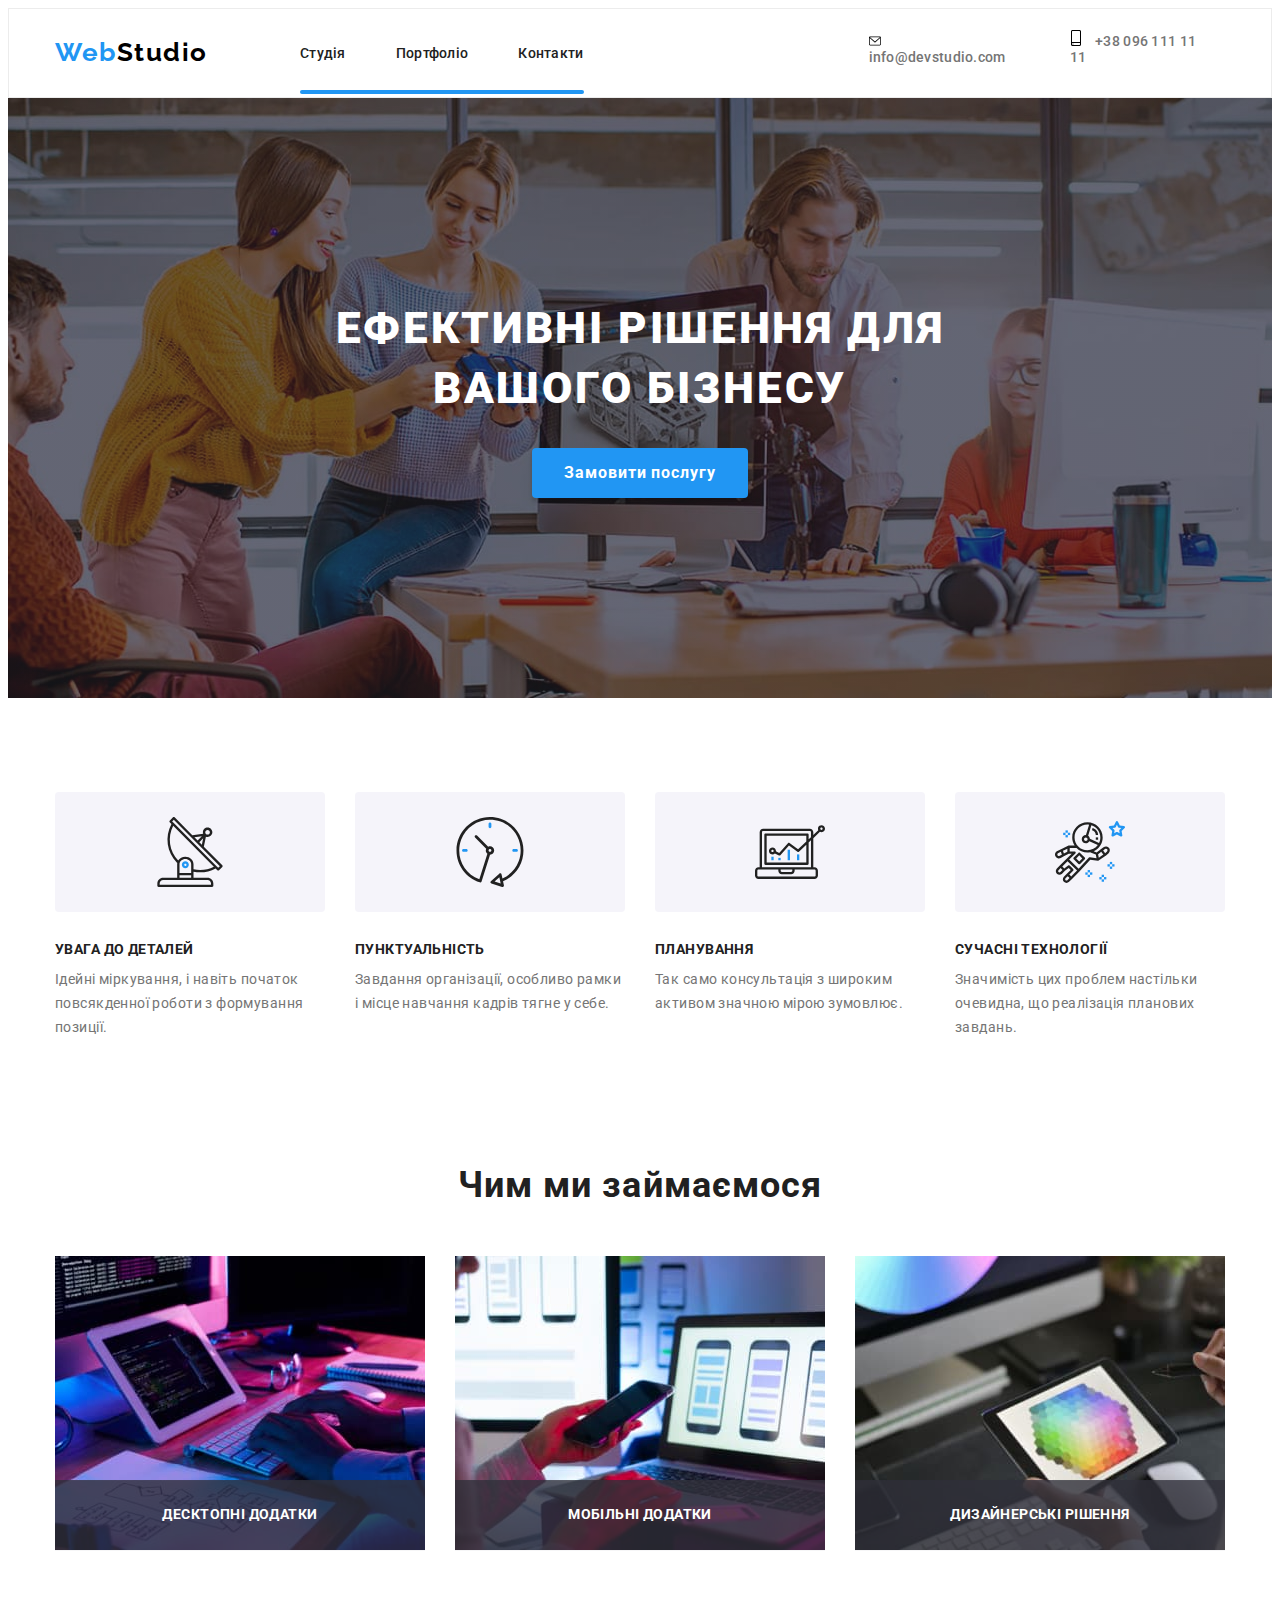
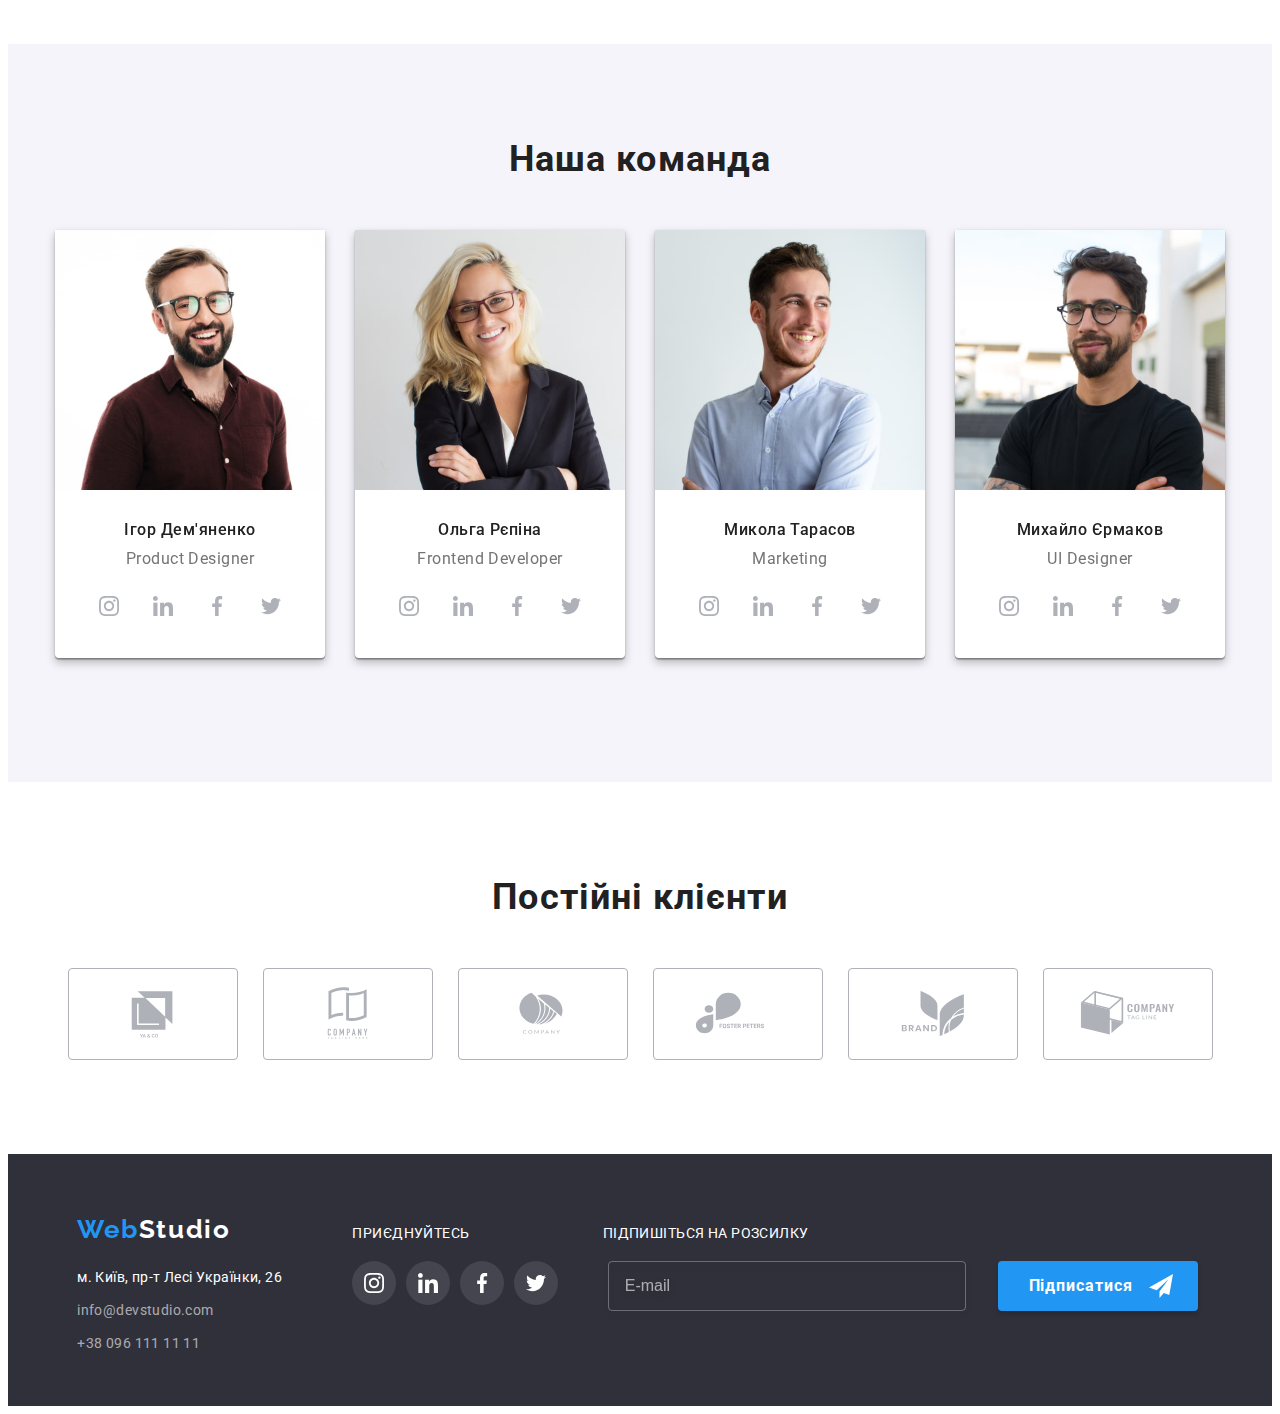
==== commit 8dd1088d: "add" ====
--- a/index.html
+++ b/index.html
@@ -67,11 +67,20 @@
                     <use href="./images/icons.svg#icon-menu_close"></use>
                 </svg>
             </button>
+            <button type="button" class="menu-button" data-menu-button aria-expanded="false"
+                aria-controls="mobile-menu">
+                <svg width="24" height="16" aria-label="Перемикач мобільного меню">
+                    <use class="icon-cross" href="./images/icons.svg#icon-close"></use>
+                    <use class="icon-menu" href="./images/icons.svg#icon-menu"></use>
+                </svg>
+            </button>
+
             <div class="mobile-container">
                 <nav>
                     <ul class="mobile-menu__nav list">
                         <li><a href="./index.html" rel="noopener noreferrer nofollow"
-                                class="mobile-menu__link link">Студія</a></li>
+                                class="mobile-menu__link link">Студія</a>
+                        </li>
                         <li><a href="./portfolio.html" rel="noopener noreferrer nofollow"
                                 class="mobile-menu__link link">Портфоліо</a>
                         </li>
@@ -101,7 +110,43 @@
                             LinkedIn</a></li>
                 </ul>
             </div>
+
+            <!-- <div class="mobile-container">
+                <nav>
+                    <ul class="mobile-menu__nav list">
+                        <li><a href="./index.html" rel="noopener noreferrer nofollow" class="mobile-menu__link link">Студія</a>
+                        </li>
+                        <li><a href="./portfolio.html" rel="noopener noreferrer nofollow"
+                                class="mobile-menu__link link">Портфоліо</a>
+                        </li>
+                        <li><a href="" rel="noopener noreferrer nofollow" class="mobile-menu__link link">Контакти</a>
+                        </li>
+                    </ul>
+                </nav>
+                <ul class="mob-auth-nav list">
+                    <li class="mob-auth-nav__items">
+                        <a href="tel:+380961111111" target="_blank" rel="noopener noreferrer nofollow"
+                            class="mob-auth-nav__tel link">+38 096 111 11 11</a>
+                    </li>
+                    <li class="mob-auth-nav__items">
+                        <a href="mailto:info@devstudio.com" target="_blank" rel="noopener noreferrer nofollow"
+                            class="mob-auth-nav__mail link">info@devstudio.com</a>
+                    </li>
+        
+                </ul>
+                <ul class="mob-soc-list list">
+                    <li class="mob-soc-list__items"><a href="#" class="mob-soc-list__link link">
+                            Instagram</a></li>
+                    <li class="mob-soc-list__items"><a href="#" class="mob-soc-list__link link">
+                            Twitter</a></li>
+                    <li class="mob-soc-list__items"><a href="#" class="mob-soc-list__link link">
+                            Facebook</a></li>
+                    <li class="mob-soc-list__items"><a href="#" class="mob-soc-list__link link">
+                            LinkedIn</a></li>
+                </ul>
+            </div> -->
         </div>
+
     </header>
 
     <!--Шапка-->
@@ -491,7 +536,7 @@
     </div>
     <script src="./js/modal.js"></script>
     <script src="./js/speaker.js"></script>
-    <script src="./js/menu.js"></script>
+    <script src="./js/mobile-menu.js"></script>
 </body>
 
 </html>--- a/css/main.css
+++ b/css/main.css
@@ -141,6 +141,8 @@
 }
 .current::after {
   content: "";
+  position: absolute;
+  bottom: 0;
   margin-top: 27px;
   display: block;
   width: 100%;
@@ -333,6 +335,10 @@
   fill: var(--accent_color);
 }
 
+.mob-auth-nav__tel {
+  color: var(--accent_color);
+}
+
 .mob-auth-nav__mail {
   font-size: 24px;
   font-weight: 500;
@@ -425,42 +431,21 @@
   -webkit-box-align: center;
       -ms-flex-align: center;
           align-items: center;
-  -webkit-box-pack: start;
-      -ms-flex-pack: start;
-          justify-content: start;
-}
-@media (min-width: 768px) {
-  header .container {
-    -webkit-box-align: baseline;
-        -ms-flex-align: baseline;
-            align-items: baseline;
-  }
-}
-@media (min-width: 1200px) {
-  header .container {
-    -webkit-box-align: baseline;
-        -ms-flex-align: baseline;
-            align-items: baseline;
-  }
-}
-
-.header__logo {
-  padding: 16px 0;
 }
 @media (min-width: 768px) {
   .header__logo {
-    padding: 26px 0;
     margin-right: 87px;
   }
 }
 @media (min-width: 1200px) {
   .header__logo {
-    padding: 24px 0;
     margin-right: 92px;
   }
 }
 
 .header__nav {
+  position: relative;
+  padding: 32px 0;
   display: none;
 }
 .header__nav li {
@@ -488,6 +473,7 @@
   line-height: 1.14;
   letter-spacing: 0.02em;
   display: none;
+  margin: 21px 0;
 }
 @media (min-width: 768px) {
   .header__auth-nav {
@@ -538,6 +524,10 @@
 }
 .header__link:hover, .header__link:focus {
   color: var(--accent_color);
+}
+
+.auth-nav__items:nth-child(1) {
+  margin-bottom: 10px;
 }
 
 .auth-nav__link {
@@ -669,7 +659,7 @@
 
 /* ------ PROPERTY -------- */
 .property {
-  padding: 60px 0;
+  padding: 60px 0 30px 0;
 }
 @media (min-width: 1200px) {
   .property {
@@ -885,10 +875,10 @@
 
 .soc-list descr {
   padding-top: 30px;
-  padding-bottom: 30px;
-}
-
-.soc-list__icons {
+  padding-bottom: 16px;
+}
+
+.our-team .soc-list__icons {
   fill: var(--secondary-grey-bg-color);
 }
 
@@ -902,7 +892,7 @@
 }
 .our-team__list .descr {
   padding-top: 30px;
-  padding-bottom: 30px;
+  padding-bottom: 16px;
 }
 
 .our-team__soc-link .our-team__soc-icons {
@@ -1021,10 +1011,13 @@
 .footer__list-items.item3 {
   padding-top: 60px;
   display: inline-block;
+  width: 450px;
   text-align: center;
 }
 @media (min-width: 1200px) {
   .footer__list-items.item3 {
+    width: 600px;
+    padding-top: 0px;
     text-align: start;
   }
 }
@@ -1204,7 +1197,7 @@
 
 /* ------ CUSTOMER -------- */
 .customer {
-  padding: 60px 0;
+  padding: 60px 0 30px 0;
 }
 @media (min-width: 1200px) {
   .customer {
@@ -1222,6 +1215,7 @@
   display: flex;
   -ms-flex-wrap: wrap;
       flex-wrap: wrap;
+  margin-bottom: -30px;
 }
 
 .customer__items {
@@ -1236,7 +1230,7 @@
   display: -webkit-box;
   display: -ms-flexbox;
   display: flex;
-  width: 170px;
+  width: 210px;
   height: 92px;
   gap: 30px;
   border: 1px solid var(--secondary-grey-bg-color);
@@ -1277,6 +1271,7 @@
   .customer__link {
     -ms-flex-preferred-size: calc((100% - 60px) / 3);
         flex-basis: calc((100% - 60px) / 3);
+    width: 226px;
     margin-right: 30px;
   }
   .customer__link:nth-child(3n) {
@@ -1287,7 +1282,7 @@
   .customer__link {
     -ms-flex-preferred-size: calc((100% - 90px) / 4);
         flex-basis: calc((100% - 90px) / 4);
-    margin-bottom: 0px;
+    width: 170px;
   }
   .customer__link:nth-child(n) {
     margin-right: 30px;
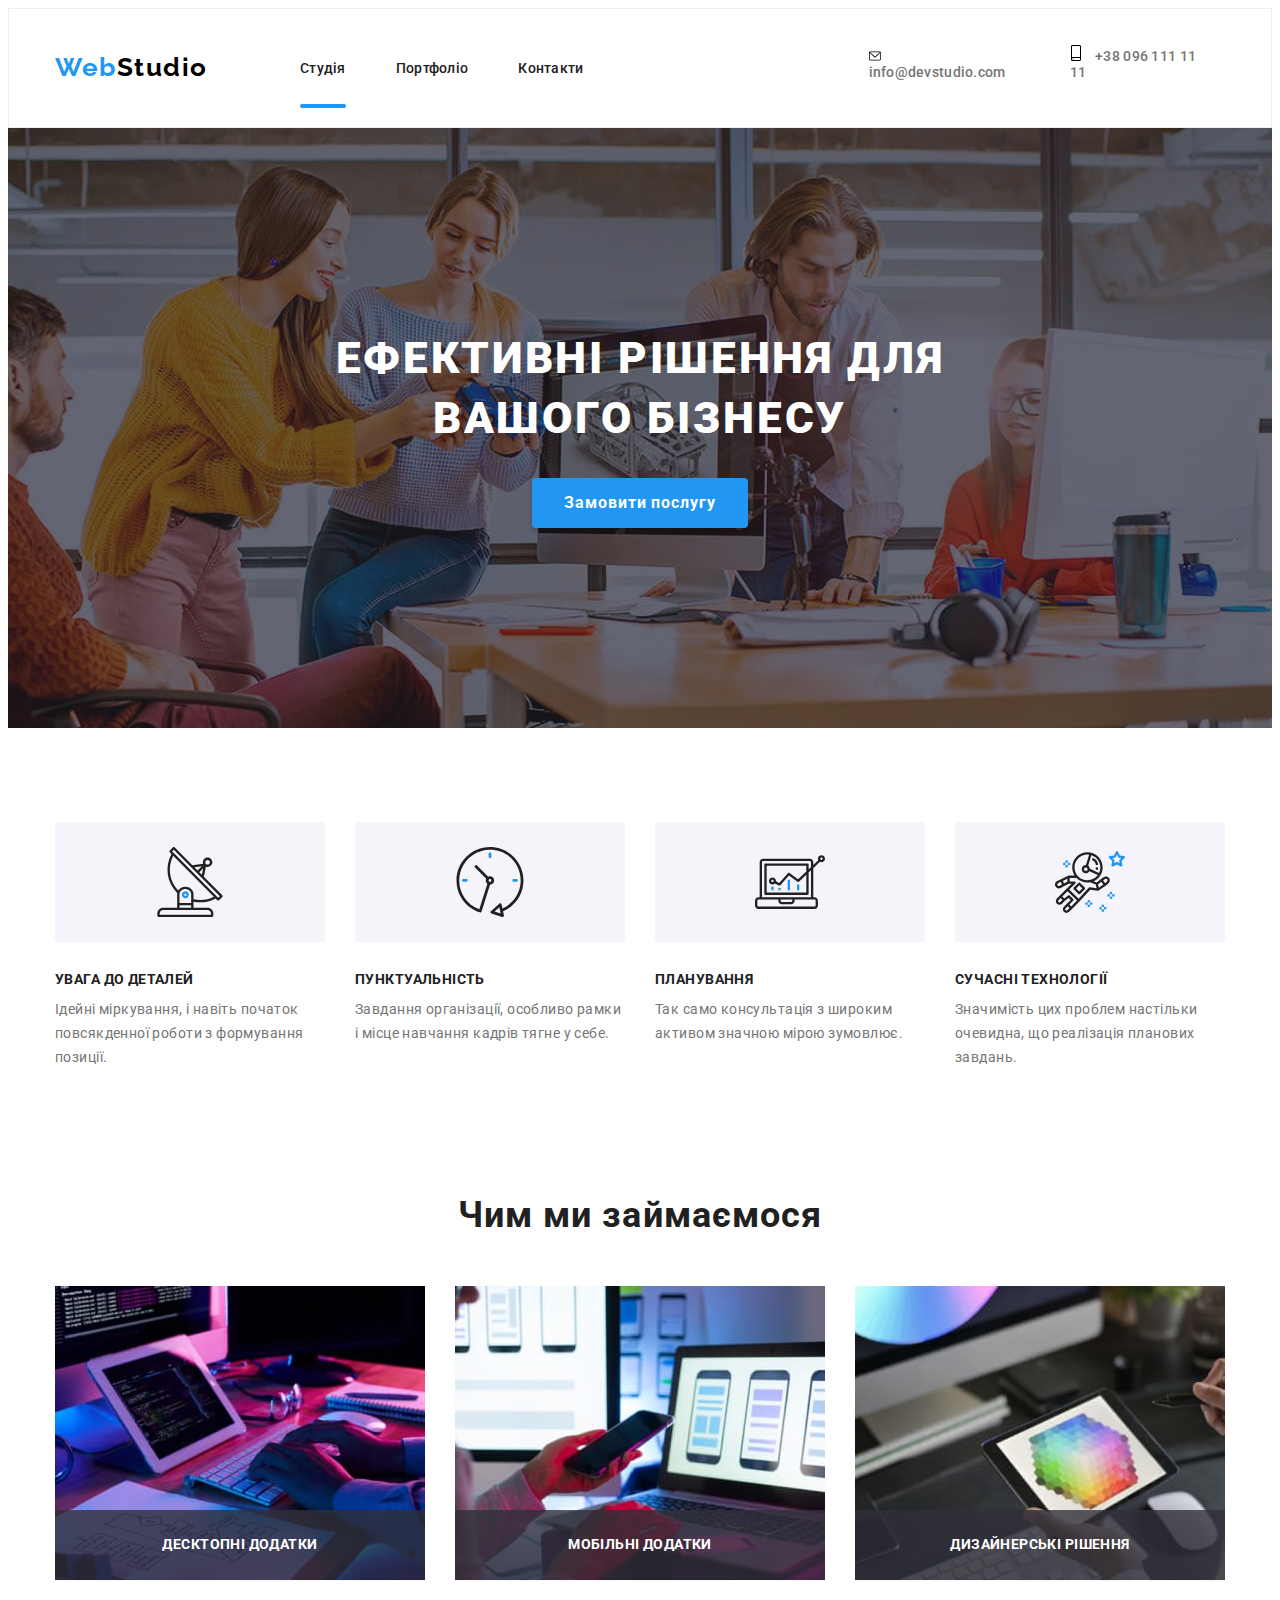
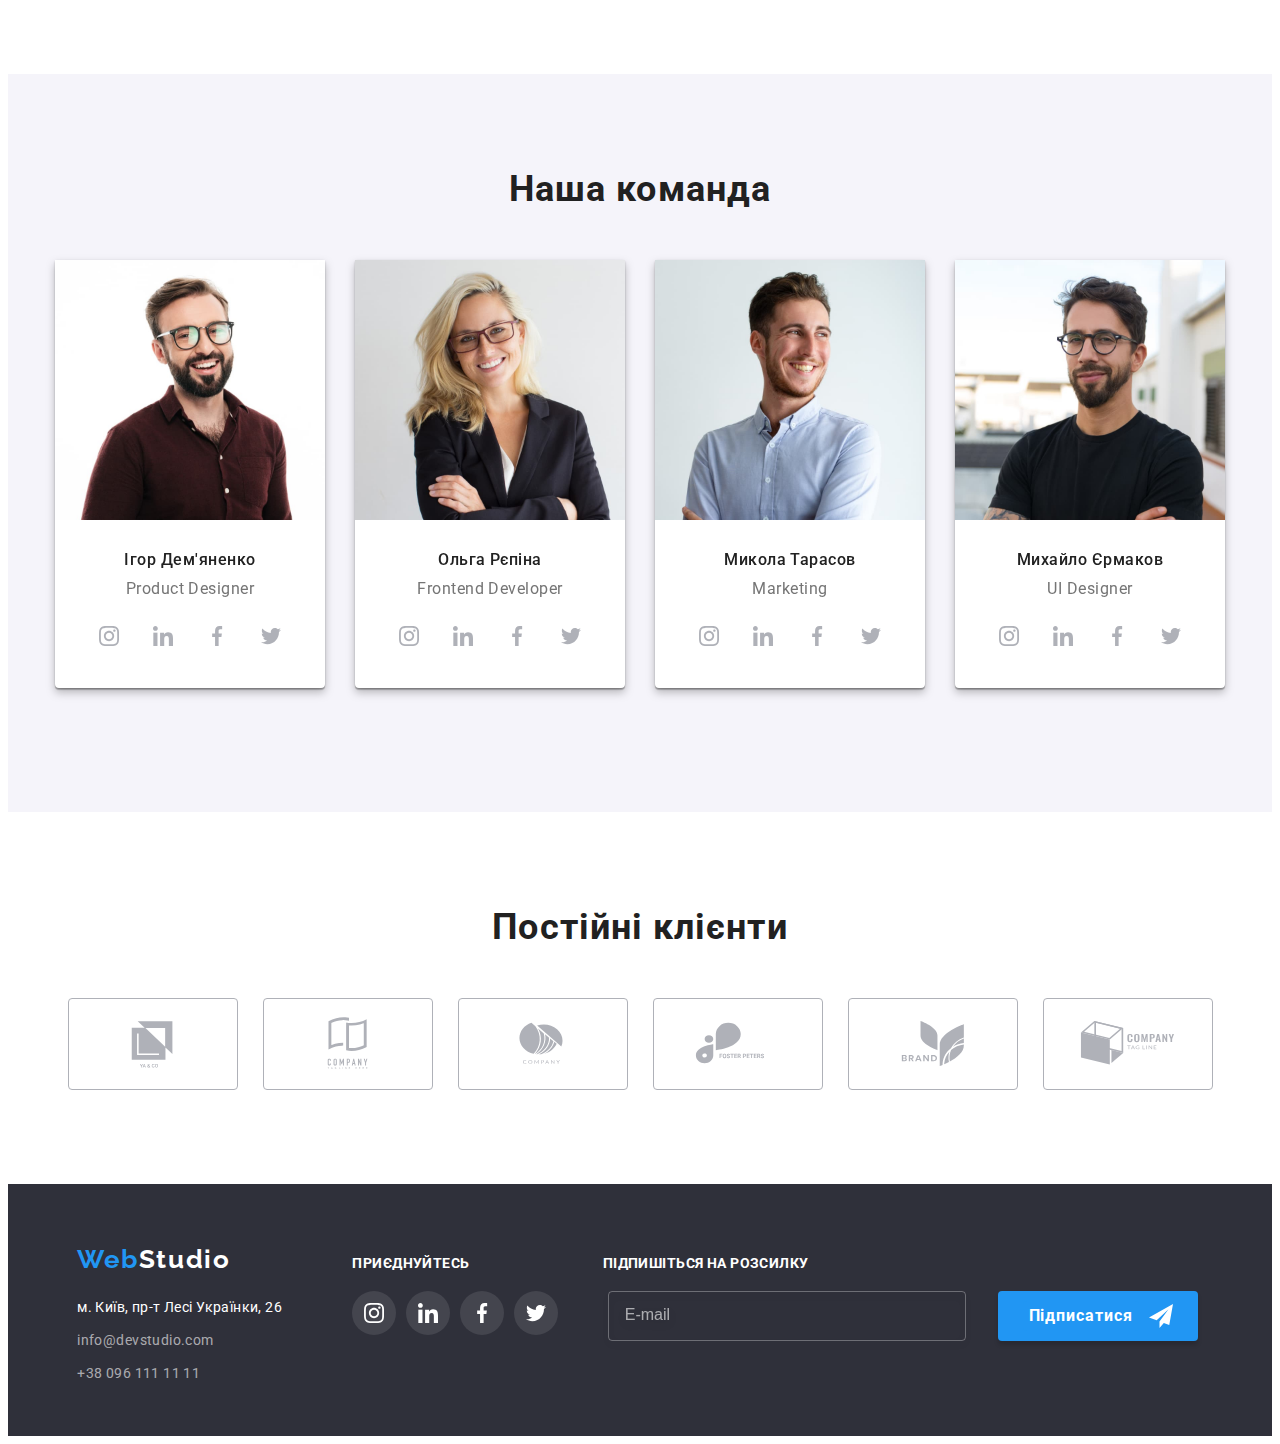
==== commit 5b764948: "exept" ====
--- a/index.html
+++ b/index.html
@@ -60,91 +60,53 @@
                     </a>
                 </li>
             </ul>
-        </div>
-        <div class="mobile-menu">
-            <button type="button" class="menu-close">
-                <svg width="40" height="40" class="" aria-label="Mобільнє меню">
-                    <use href="./images/icons.svg#icon-menu_close"></use>
-                </svg>
-            </button>
-            <button type="button" class="menu-button" data-menu-button aria-expanded="false"
-                aria-controls="mobile-menu">
-                <svg width="24" height="16" aria-label="Перемикач мобільного меню">
-                    <use class="icon-cross" href="./images/icons.svg#icon-close"></use>
-                    <use class="icon-menu" href="./images/icons.svg#icon-menu"></use>
-                </svg>
-            </button>
-
-            <div class="mobile-container">
-                <nav>
-                    <ul class="mobile-menu__nav list">
-                        <li><a href="./index.html" rel="noopener noreferrer nofollow"
-                                class="mobile-menu__link link">Студія</a>
+
+
+            <div class="mobile-menu is-hidden">
+                <div class="container">
+                    <button type="button" class="menu-close">
+                        <svg width="40" height="40" class="" aria-label="Mобільнє меню">
+                            <use class="mob-menu_icon-in" href="./images/icons.svg#icon-menu_close"></use>
+                        </svg>
+                    </button>
+                    <nav>
+                        <ul class="mobile-menu__nav list">
+                            <li><a href="./index.html" rel="noopener noreferrer nofollow"
+                                    class="mobile-menu__link link">Студія</a>
+                            </li>
+                            <li><a href="./portfolio.html" rel="noopener noreferrer nofollow"
+                                    class="mobile-menu__link link">Портфоліо</a>
+                            </li>
+                            <li><a href="" rel="noopener noreferrer nofollow"
+                                    class="mobile-menu__link link">Контакти</a>
+                            </li>
+                        </ul>
+                    </nav>
+                    <ul class="mob-auth-nav list">
+                        <li class="mob-auth-nav__items">
+                            <a href="tel:+380961111111" target="_blank" rel="noopener noreferrer nofollow"
+                                class="mob-auth-nav__tel link">+38 096 111 11 11</a>
                         </li>
-                        <li><a href="./portfolio.html" rel="noopener noreferrer nofollow"
-                                class="mobile-menu__link link">Портфоліо</a>
+                        <li class="mob-auth-nav__items">
+                            <a href="mailto:info@devstudio.com" target="_blank" rel="noopener noreferrer nofollow"
+                                class="mob-auth-nav__mail link">info@devstudio.com</a>
                         </li>
-                        <li><a href="" rel="noopener noreferrer nofollow" class="mobile-menu__link link">Контакти</a>
-                        </li>
+
                     </ul>
-                </nav>
-                <ul class="mob-auth-nav list">
-                    <li class="mob-auth-nav__items">
-                        <a href="tel:+380961111111" target="_blank" rel="noopener noreferrer nofollow"
-                            class="mob-auth-nav__tel link">+38 096 111 11 11</a>
-                    </li>
-                    <li class="mob-auth-nav__items">
-                        <a href="mailto:info@devstudio.com" target="_blank" rel="noopener noreferrer nofollow"
-                            class="mob-auth-nav__mail link">info@devstudio.com</a>
-                    </li>
-
-                </ul>
-                <ul class="mob-soc-list list">
-                    <li class="mob-soc-list__items"><a href="#" class="mob-soc-list__link link">
-                            Instagram</a></li>
-                    <li class="mob-soc-list__items"><a href="#" class="mob-soc-list__link link">
-                            Twitter</a></li>
-                    <li class="mob-soc-list__items"><a href="#" class="mob-soc-list__link link">
-                            Facebook</a></li>
-                    <li class="mob-soc-list__items"><a href="#" class="mob-soc-list__link link">
-                            LinkedIn</a></li>
-                </ul>
-            </div>
-
-            <!-- <div class="mobile-container">
-                <nav>
-                    <ul class="mobile-menu__nav list">
-                        <li><a href="./index.html" rel="noopener noreferrer nofollow" class="mobile-menu__link link">Студія</a>
-                        </li>
-                        <li><a href="./portfolio.html" rel="noopener noreferrer nofollow"
-                                class="mobile-menu__link link">Портфоліо</a>
-                        </li>
-                        <li><a href="" rel="noopener noreferrer nofollow" class="mobile-menu__link link">Контакти</a>
-                        </li>
+                    <ul class="mob-soc-list list">
+                        <li class="mob-soc-list__items"><a href="#" class="mob-soc-list__link link">
+                                Instagram</a></li>
+                        <li class="mob-soc-list__items"><a href="#" class="mob-soc-list__link link">
+                                Twitter</a></li>
+                        <li class="mob-soc-list__items"><a href="#" class="mob-soc-list__link link">
+                                Facebook</a></li>
+                        <li class="mob-soc-list__items"><a href="#" class="mob-soc-list__link link">
+                                LinkedIn</a></li>
                     </ul>
-                </nav>
-                <ul class="mob-auth-nav list">
-                    <li class="mob-auth-nav__items">
-                        <a href="tel:+380961111111" target="_blank" rel="noopener noreferrer nofollow"
-                            class="mob-auth-nav__tel link">+38 096 111 11 11</a>
-                    </li>
-                    <li class="mob-auth-nav__items">
-                        <a href="mailto:info@devstudio.com" target="_blank" rel="noopener noreferrer nofollow"
-                            class="mob-auth-nav__mail link">info@devstudio.com</a>
-                    </li>
-        
-                </ul>
-                <ul class="mob-soc-list list">
-                    <li class="mob-soc-list__items"><a href="#" class="mob-soc-list__link link">
-                            Instagram</a></li>
-                    <li class="mob-soc-list__items"><a href="#" class="mob-soc-list__link link">
-                            Twitter</a></li>
-                    <li class="mob-soc-list__items"><a href="#" class="mob-soc-list__link link">
-                            Facebook</a></li>
-                    <li class="mob-soc-list__items"><a href="#" class="mob-soc-list__link link">
-                            LinkedIn</a></li>
-                </ul>
-            </div> -->
+
+                </div>
+
+            </div>
         </div>
 
     </header>
@@ -536,7 +498,7 @@
     </div>
     <script src="./js/modal.js"></script>
     <script src="./js/speaker.js"></script>
-    <script src="./js/mobile-menu.js"></script>
+    <script src="./js/menu.js"></script>
 </body>
 
 </html>--- a/css/main.css
+++ b/css/main.css
@@ -210,7 +210,7 @@
   fill: currentColor;
 }
 
-.menu-open {
+.menu-button {
   position: absolute;
   right: 15px;
   top: 20px;
@@ -220,13 +220,12 @@
   background: transparent;
 }
 @media (min-width: 768px) {
-  .menu-open {
+  .menu-button {
     display: none;
   }
 }
 .mobile-menu {
   position: fixed;
-  z-index: 1;
   width: 100vw;
   height: 100vh;
   background-color: #ffffff;
@@ -236,7 +235,31 @@
   -webkit-transition: left 300ms, visibility 300ms;
   transition: left 300ms, visibility 300ms;
 }
-.mobile-menu .mobile-container {
+.mobile-menu .container {
+  display: block;
+  height: 100%;
+  padding: 48px 0px 48px 40px;
+}
+.mobile-menu .is-hidden {
+  left: -100px;
+  right: auto;
+}
+.mobile-menu .container {
+  display: -webkit-box;
+  display: -ms-flexbox;
+  display: flex;
+  -webkit-box-orient: vertical;
+  -webkit-box-direction: normal;
+      -ms-flex-direction: column;
+          flex-direction: column;
+  -webkit-box-align: start;
+      -ms-flex-align: start;
+          align-items: flex-start;
+  -webkit-box-pack: justify;
+      -ms-flex-pack: justify;
+          justify-content: space-between;
+}
+.mobile-menu .mobile-menu__nav {
   display: -webkit-box;
   display: -ms-flexbox;
   display: flex;
@@ -247,12 +270,12 @@
   -webkit-box-pack: justify;
       -ms-flex-pack: justify;
           justify-content: space-between;
-  padding: 48px 0px 48px 40px;
   height: 100%;
 }
-.mobile-menu .is-hidden {
-  left: -100px;
-  right: auto;
+@media (min-width: 480px) {
+  .mobile-menu {
+    width: 480px;
+  }
 }
 @media (min-width: 768px) {
   .mobile-menu {
@@ -260,15 +283,34 @@
   }
 }
 
+.menu-open {
+  position: absolute;
+  right: 15px;
+  top: 10px;
+  display: block;
+  padding: 0;
+  border: 0;
+  background: transparent;
+}
+@media (min-width: 768px) {
+  .menu-open {
+    display: none;
+  }
+}
 .menu-close {
   position: absolute;
-  right: 15px;
+  right: 0px;
   top: 10px;
   display: block;
   margin-left: auto;
   margin-right: 0;
   border: none;
   background: rgba(255, 17, 17, 0);
+}
+@media (min-width: 768px) {
+  .menu-close {
+    display: none;
+  }
 }
 
 .mobile-menu__nav {
@@ -310,6 +352,7 @@
       -ms-flex-direction: column;
           flex-direction: column;
   gap: 32px;
+  margin-top: 200px;
 }
 
 .mob-auth-nav__tel,
@@ -353,6 +396,8 @@
   -webkit-box-pack: left;
       -ms-flex-pack: left;
           justify-content: left;
+  -ms-flex-wrap: wrap;
+      flex-wrap: wrap;
 }
 
 .mob-soc-list__items {
@@ -431,7 +476,24 @@
   -webkit-box-align: center;
       -ms-flex-align: center;
           align-items: center;
-}
+  padding: 15px;
+}
+@media (min-width: 480px) {
+  header .container {
+    width: 480px;
+  }
+}
+@media (min-width: 768px) {
+  header .container {
+    width: 768px;
+  }
+}
+@media (min-width: 1200px) {
+  header .container {
+    width: 1200px;
+  }
+}
+
 @media (min-width: 768px) {
   .header__logo {
     margin-right: 87px;
@@ -444,8 +506,6 @@
 }
 
 .header__nav {
-  position: relative;
-  padding: 32px 0;
   display: none;
 }
 .header__nav li {
@@ -508,6 +568,8 @@
 }
 
 .header__link {
+  position: relative;
+  padding: 32px 0;
   font-weight: 500;
   font-size: 14px;
   line-height: 1.14;
@@ -733,7 +795,13 @@
   letter-spacing: 0.03em;
   text-transform: uppercase;
   color: var(--title-text-color);
+  text-align: center;
   margin-bottom: 10px;
+}
+@media (min-width: 768px) {
+  .property__pre-title {
+    text-align: start;
+  }
 }
 
 .property__text {
@@ -806,7 +874,20 @@
 }
 
 .our-team__title {
-  margin-bottom: 50px;
+  margin-bottom: 30px;
+  font-size: 28px;
+  font-weight: 700;
+  line-height: 1.1785714286;
+  letter-spacing: 0.03em;
+}
+@media (min-width: 1200px) {
+  .our-team__title {
+    font-size: 36px;
+    font-weight: 700;
+    line-height: 1.1666666667;
+    letter-spacing: 0.03em;
+    margin-bottom: 50px;
+  }
 }
 
 .our-team .our-team__list {
@@ -971,7 +1052,7 @@
 .footer__title {
   display: inline-block;
   font-size: 14px;
-  font-weight: 400;
+  font-weight: 700;
   line-height: 1.1428571429;
   letter-spacing: 0.03em;
   text-transform: uppercase;
@@ -1039,7 +1120,7 @@
 }
 
 .footer-mail-input {
-  width: 358px;
+  width: 100%;
   height: 50px;
   border: 1px solid rgba(255, 255, 255, 0.3);
   -webkit-filter: drop-shadow(0px 4px 4px rgba(0, 0, 0, 0.15));
@@ -1073,6 +1154,11 @@
   font-size: 16px;
   line-height: 1.25;
   color: var(--secondary-white-color-opacity);
+}
+@media (min-width: 1200px) {
+  .footer-mail-input {
+    width: 358px;
+  }
 }
 
 .wraper-btn {
@@ -1451,11 +1537,17 @@
   transition: -webkit-transform 300ms linear;
   transition: transform 300ms linear;
   transition: transform 300ms linear, -webkit-transform 300ms linear;
-  width: 528px;
-  height: 581px;
+  width: 450px;
+  height: 609px;
   background: var(--primary-white-color);
   border-radius: 4px;
   padding: 40px;
+}
+@media (min-width: 1200px) {
+  .modal {
+    width: 528px;
+    height: 581px;
+  }
 }
 
 .backdrop.is-hidden .modal {
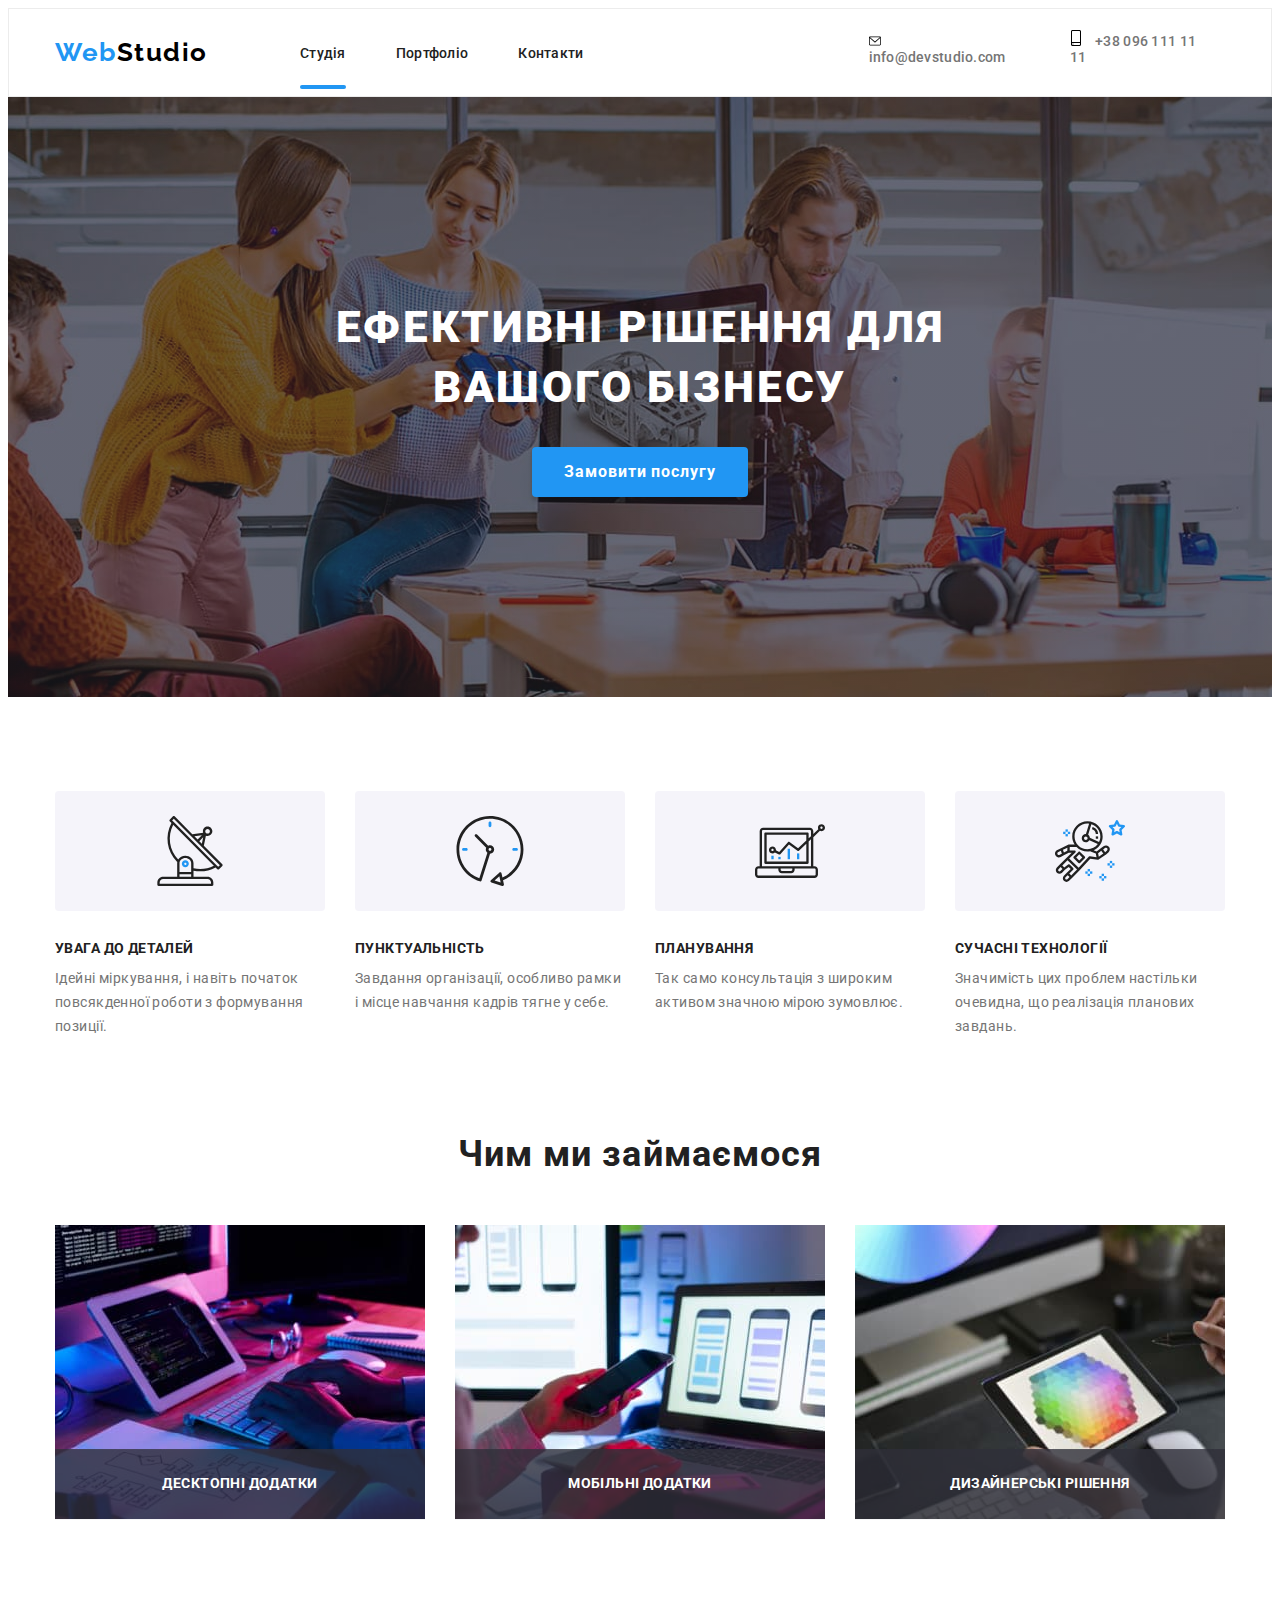
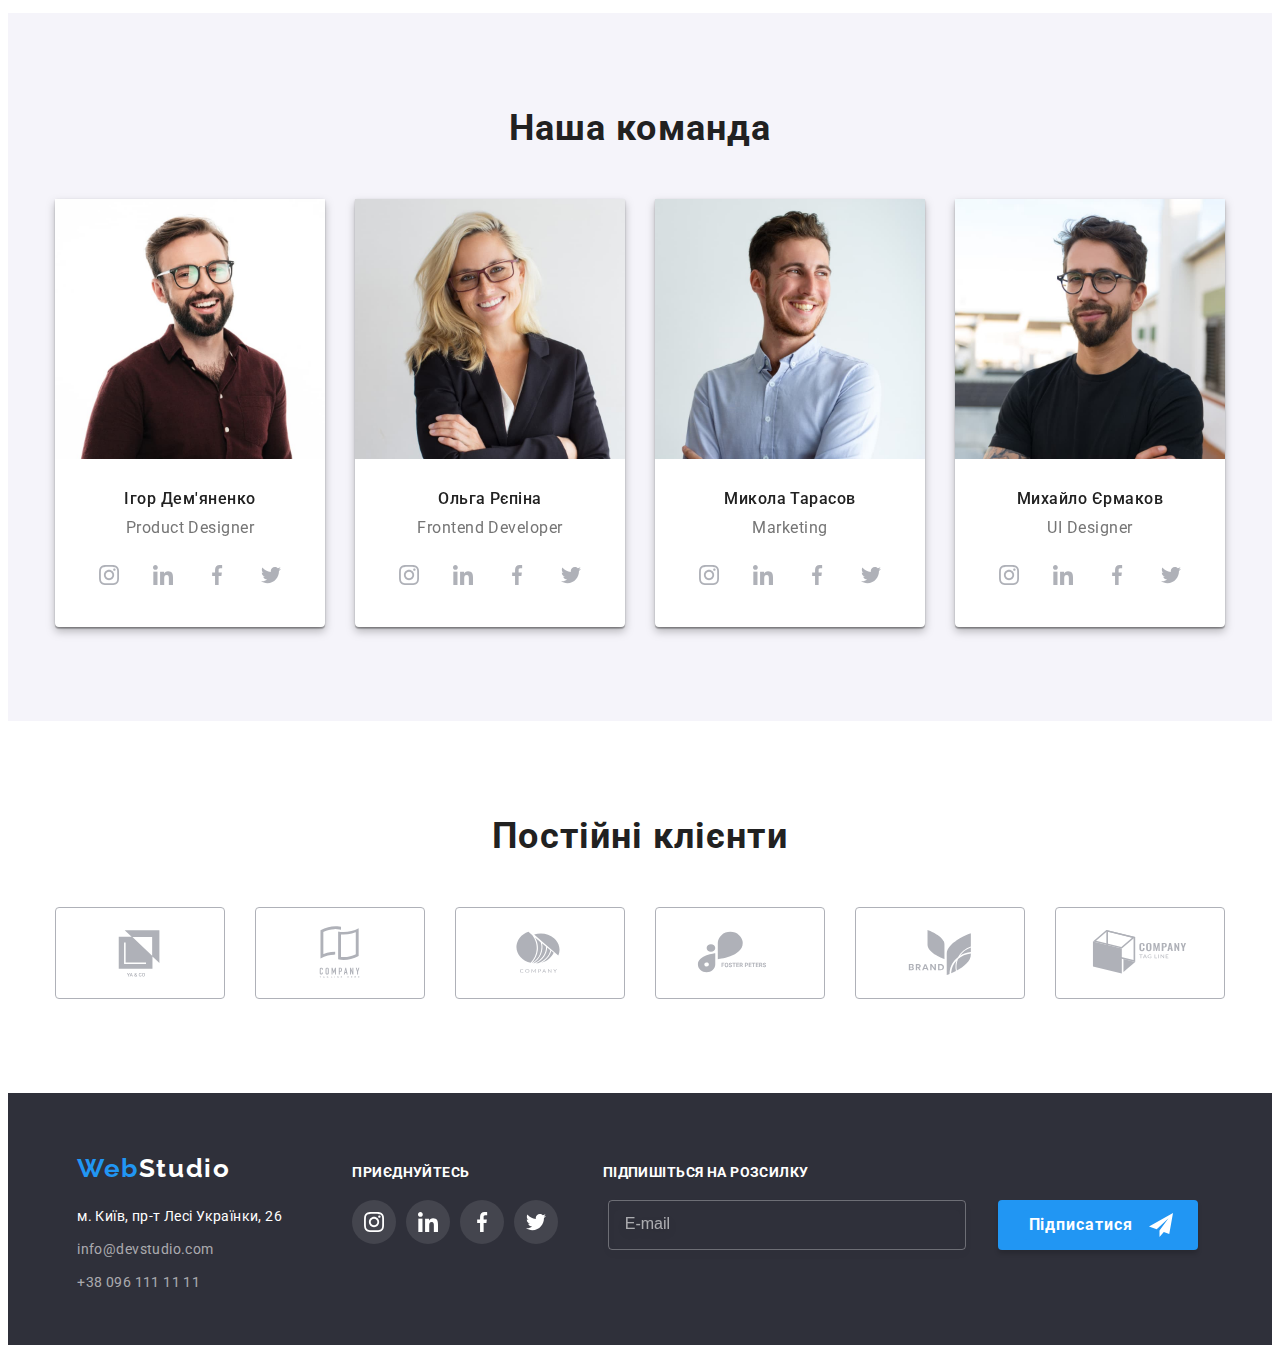
==== commit cbbf4f73: "add" ====
--- a/index.html
+++ b/index.html
@@ -62,6 +62,8 @@
             </ul>
 
 
+
+        </div>
             <div class="mobile-menu is-hidden">
                 <div class="container">
                     <button type="button" class="menu-close">
@@ -107,8 +109,6 @@
                 </div>
 
             </div>
-        </div>
-
     </header>
 
     <!--Шапка-->
--- a/css/main.css
+++ b/css/main.css
@@ -142,8 +142,7 @@
 .current::after {
   content: "";
   position: absolute;
-  bottom: 0;
-  margin-top: 27px;
+  bottom: 4px;
   display: block;
   width: 100%;
   height: 4px;
@@ -286,7 +285,7 @@
 .menu-open {
   position: absolute;
   right: 15px;
-  top: 10px;
+  top: -5px;
   display: block;
   padding: 0;
   border: 0;
@@ -476,7 +475,6 @@
   -webkit-box-align: center;
       -ms-flex-align: center;
           align-items: center;
-  padding: 15px;
 }
 @media (min-width: 480px) {
   header .container {
@@ -528,15 +526,15 @@
 }
 
 .header__auth-nav {
-  font-weight: 500;
-  font-size: 14px;
-  line-height: 1.14;
-  letter-spacing: 0.02em;
   display: none;
   margin: 21px 0;
 }
 @media (min-width: 768px) {
   .header__auth-nav {
+    font-size: 12px;
+    font-weight: 500;
+    line-height: 1.1666666667;
+    letter-spacing: 0.02em;
     display: -webkit-box;
     display: -ms-flexbox;
     display: flex;
@@ -549,6 +547,10 @@
 }
 @media (min-width: 1200px) {
   .header__auth-nav {
+    font-size: 14px;
+    font-weight: 500;
+    line-height: 1.1428571429;
+    letter-spacing: 0.02em;
     -webkit-box-orient: horizontal;
     -webkit-box-direction: normal;
         -ms-flex-direction: row;
@@ -633,15 +635,18 @@
 }
 
 /* ------ HERO -------- */
+body {
+  max-width: 1600px;
+}
+
 .hero {
-  max-width: 1600px;
   background-image: linear-gradient(45deg, rgba(47, 48, 58, 0.4), rgba(47, 48, 58, 0.4)), url("../images/hero_bg_mob.jpg");
   background-repeat: no-repeat;
   background-size: cover;
   background-position: center;
   background-color: rgba(47, 48, 58, 0.4);
-  padding-top: 118px;
-  padding-bottom: 118px;
+  padding-top: 80px;
+  padding-bottom: 80px;
 }
 @media (min-device-pixel-ratio: 2), (-webkit-min-device-pixel-ratio: 2), (min-resolution: 192dpi), (min-resolution: 2dppx) {
   .hero {
@@ -737,6 +742,12 @@
       flex-wrap: wrap;
 }
 
+@media (min-width: 1200px) {
+  .property__list {
+    margin-bottom: -30px;
+  }
+}
+
 .property__items {
   width: 100%;
   margin-bottom: 30px;
@@ -896,6 +907,11 @@
   display: flex;
   -ms-flex-wrap: wrap;
       flex-wrap: wrap;
+}
+@media (min-width: 1200px) {
+  .our-team .our-team__list {
+    margin-bottom: -30px;
+  }
 }
 
 .our-team__items {
@@ -1283,7 +1299,7 @@
 
 /* ------ CUSTOMER -------- */
 .customer {
-  padding: 60px 0 30px 0;
+  padding: 60px 0 60px 0;
 }
 @media (min-width: 1200px) {
   .customer {
@@ -1293,19 +1309,39 @@
 
 .customer__title {
   margin-bottom: 50px;
+  font-size: 28px;
+  font-weight: 700;
+  line-height: 1.1785714286;
+  letter-spacing: 0.03em;
+}
+@media (min-width: 1200px) {
+  .customer__title {
+    font-size: 36px;
+    font-weight: 700;
+    line-height: 1.1666666667;
+    letter-spacing: 0.03em;
+  }
 }
 
 .customer__list {
   display: -webkit-box;
   display: -ms-flexbox;
   display: flex;
-  -ms-flex-wrap: wrap;
-      flex-wrap: wrap;
+  -webkit-box-orient: vertical;
+  -webkit-box-direction: normal;
+      -ms-flex-direction: column;
+          flex-direction: column;
   margin-bottom: -30px;
 }
-
-.customer__items {
-  margin: 0 auto;
+@media (min-width: 480px) {
+  .customer__list {
+    -ms-flex-wrap: wrap;
+        flex-wrap: wrap;
+    -webkit-box-orient: horizontal;
+    -webkit-box-direction: normal;
+        -ms-flex-direction: row;
+            flex-direction: row;
+  }
 }
 
 .customer__icons {
@@ -1318,7 +1354,6 @@
   display: flex;
   width: 210px;
   height: 92px;
-  gap: 30px;
   border: 1px solid var(--secondary-grey-bg-color);
   border-radius: 4px;
   -webkit-box-pack: center;
@@ -1336,7 +1371,16 @@
           transition-timing-function: linear;
   -webkit-transition-delay: 0;
           transition-delay: 0;
-  margin: 0 auto 30px;
+}
+@media (min-width: 768px) {
+  .customer__link {
+    width: 226px;
+  }
+}
+@media (min-width: 1200px) {
+  .customer__link {
+    width: 170px;
+  }
 }
 .customer__link:hover, .customer__link:focus {
   border: 1px solid var(--accent_color);
@@ -1344,36 +1388,47 @@
 .customer__link:hover .customer__icons, .customer__link:focus .customer__icons {
   fill: var(--accent_color);
 }
+
+.customer__items {
+  margin: 0 auto;
+  margin-bottom: 30px;
+  width: 210px;
+}
 @media (min-width: 480px) {
-  .customer__link {
-    -ms-flex-preferred-size: 219px;
-        flex-basis: 219px;
-  }
-  .customer__link:nth-child(2n-1) {
-    margin-right: 30 px;
+  .customer__items {
+    -ms-flex-preferred-size: 204px;
+        flex-basis: 204px;
+    width: 210px;
+    margin-right: 30px;
+  }
+  .customer__items:nth-child(2n) {
+    margin-right: 0px;
   }
 }
 @media (min-width: 768px) {
-  .customer__link {
-    -ms-flex-preferred-size: calc((100% - 60px) / 3);
-        flex-basis: calc((100% - 60px) / 3);
+  .customer__items {
+    -ms-flex-preferred-size: calc((100% - 90px) / 3);
+        flex-basis: calc((100% - 90px) / 3);
     width: 226px;
     margin-right: 30px;
   }
-  .customer__link:nth-child(3n) {
-    margin-right: 0;
-  }
-}
-@media (min-width: 1200px) {
-  .customer__link {
-    -ms-flex-preferred-size: calc((100% - 90px) / 4);
-        flex-basis: calc((100% - 90px) / 4);
+  .customer__items:nth-child(2n) {
+    margin-right: 30px;
+  }
+  .customer__items:nth-child(3n) {
+    margin-right: 0px;
+  }
+}
+@media (min-width: 1200px) {
+  .customer__items {
+    -ms-flex-preferred-size: calc((100% - 150px) / 6);
+        flex-basis: calc((100% - 150px) / 6);
     width: 170px;
   }
-  .customer__link:nth-child(n) {
+  .customer__items:nth-child(n) {
     margin-right: 30px;
   }
-  .customer__link:last-child {
+  .customer__items:last-child {
     margin-right: 0px;
   }
 }
@@ -1759,8 +1814,18 @@
 }
 .form-checkbox label {
   position: relative;
-  font-size: 14px;
-  line-height: 1.71;
+}
+@media (min-width: 768px) {
+  .form-checkbox label {
+    font-size: 12px;
+    line-height: 1.14;
+  }
+}
+@media (min-width: 1200px) {
+  .form-checkbox label {
+    font-size: 14px;
+    line-height: 1.71;
+  }
 }
 
 .form-checkbox__label {
@@ -1772,13 +1837,18 @@
   display: inline-block;
   position: absolute;
   left: 10px;
-  top: 4px;
+  top: -2px;
   width: 16px;
   height: 15px;
   background-image: url(../images/delsvg/chech-off.svg);
   background-origin: border-box;
   background-repeat: no-repeat;
 }
+@media (min-width: 1200px) {
+  .form-checkbox__square {
+    top: 4px;
+  }
+}
 
 .checkbox:checked + .form-checkbox__square {
   background-image: url(../images/delsvg/chech-on.svg);
